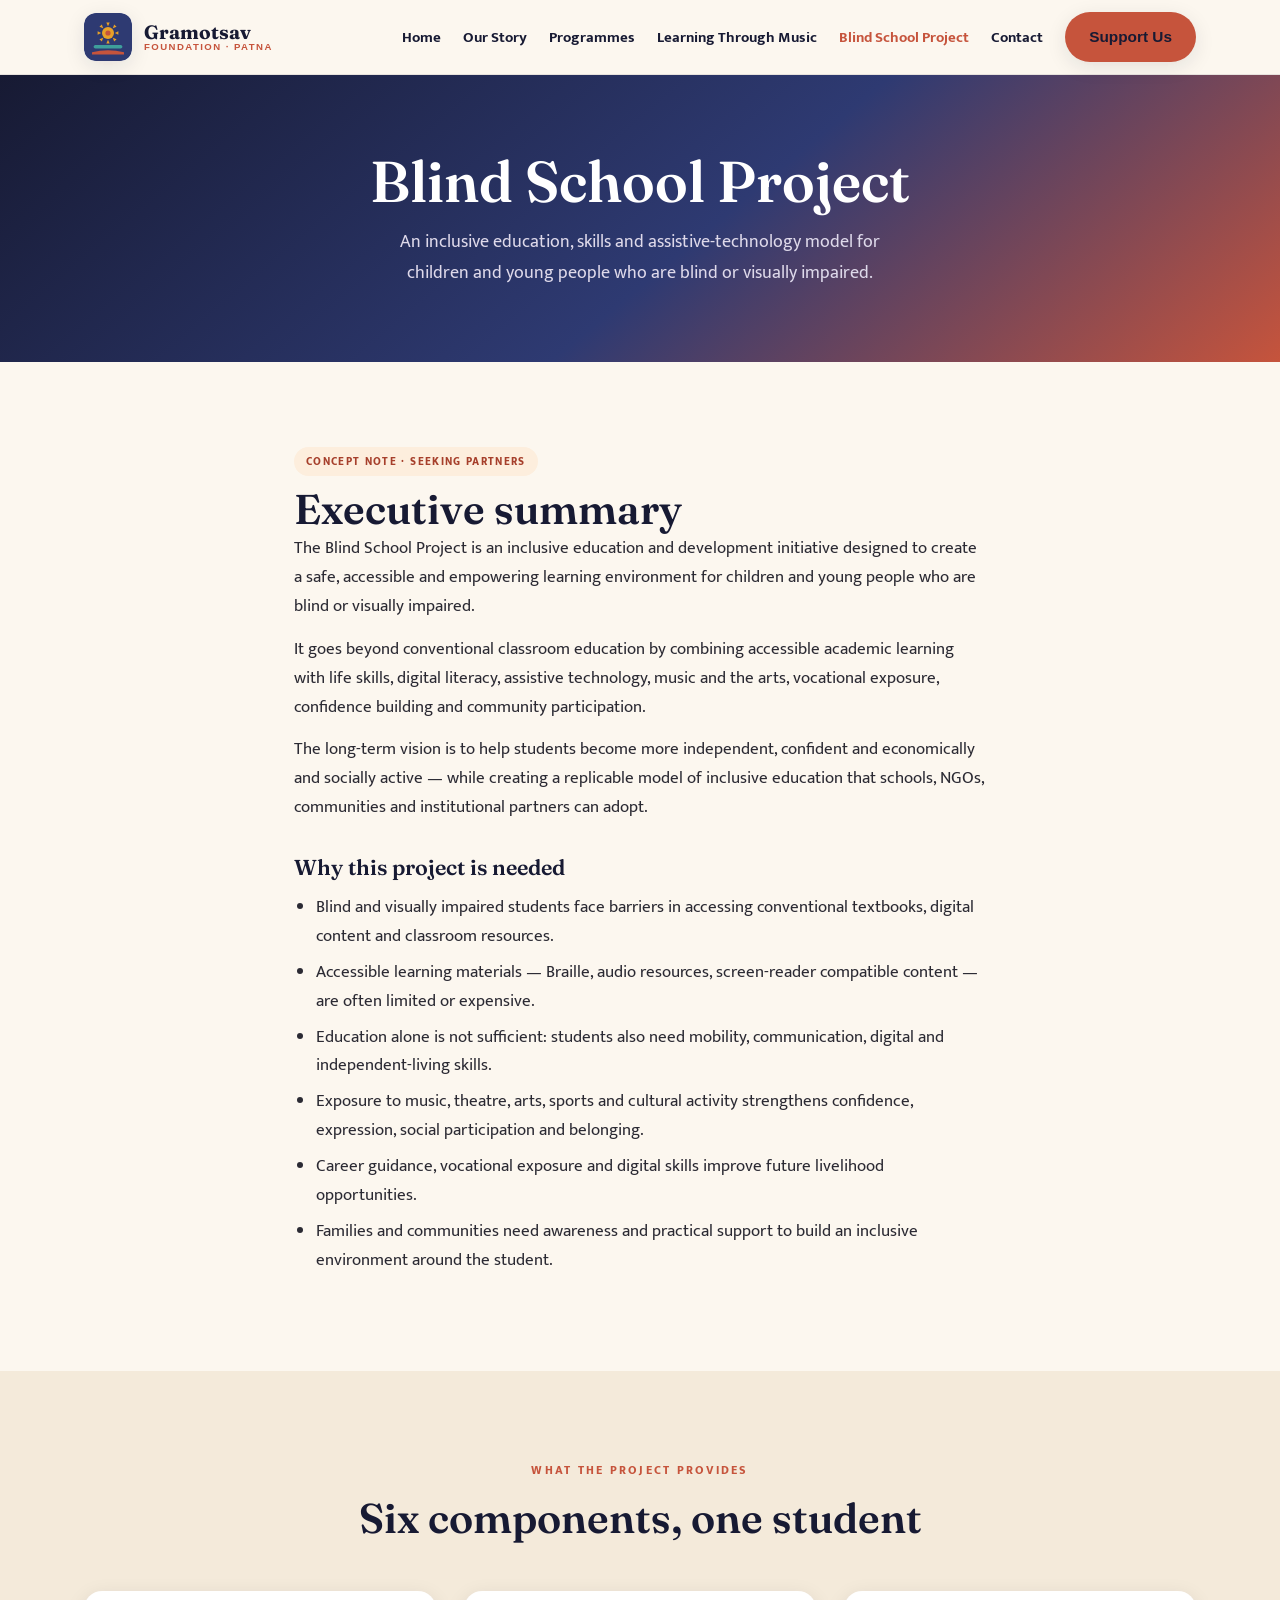
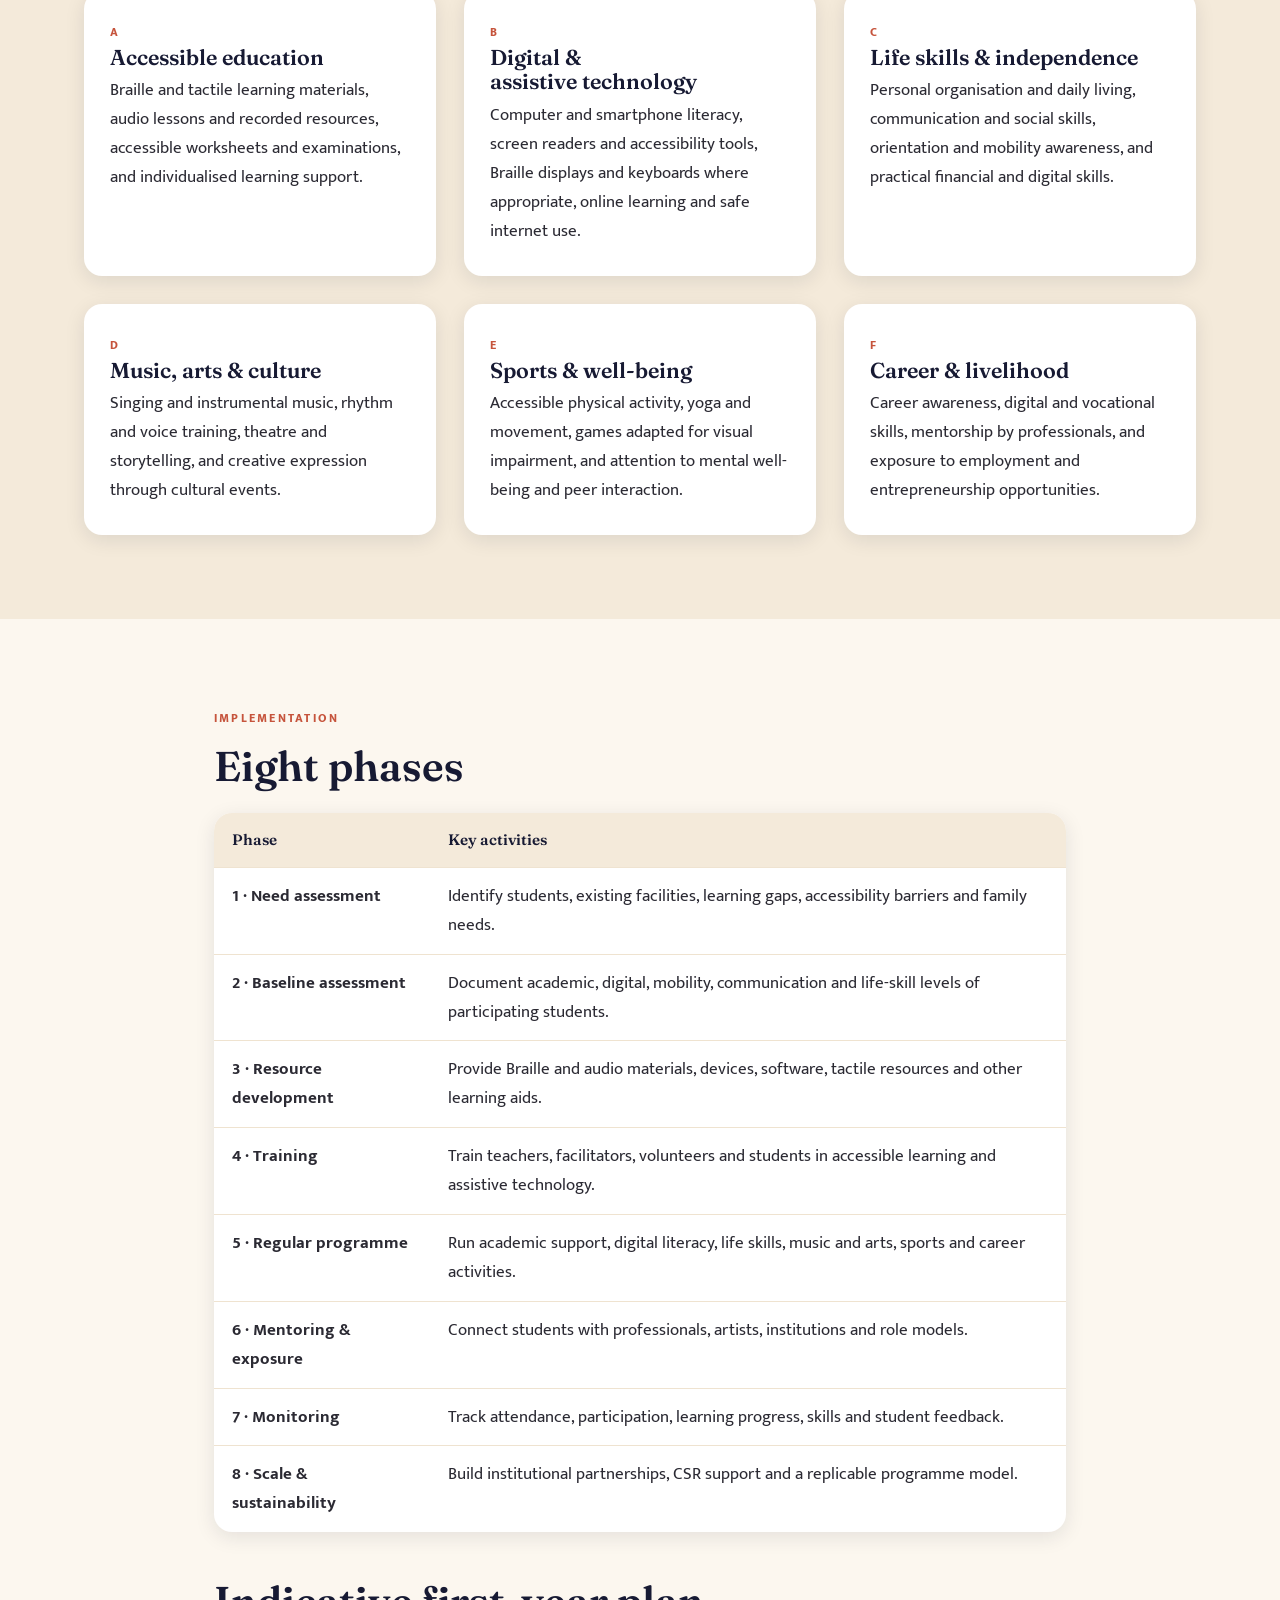
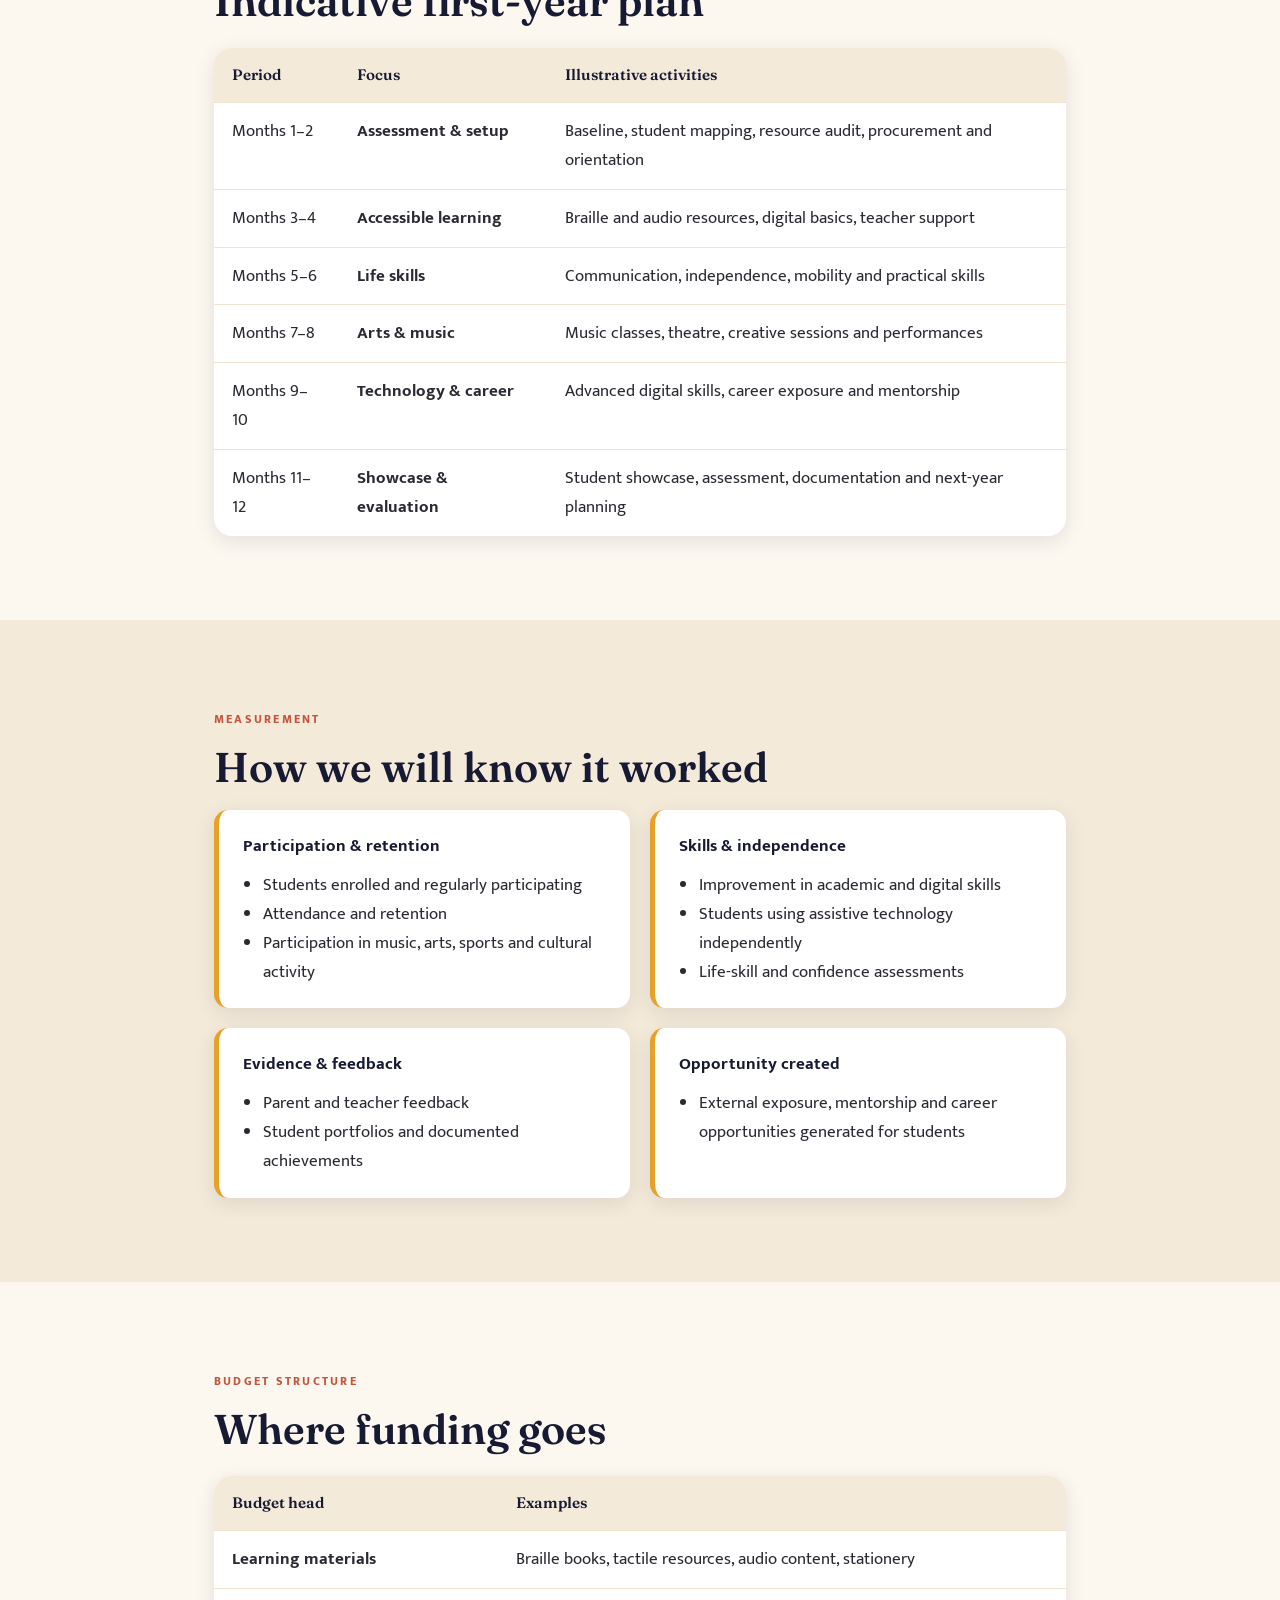
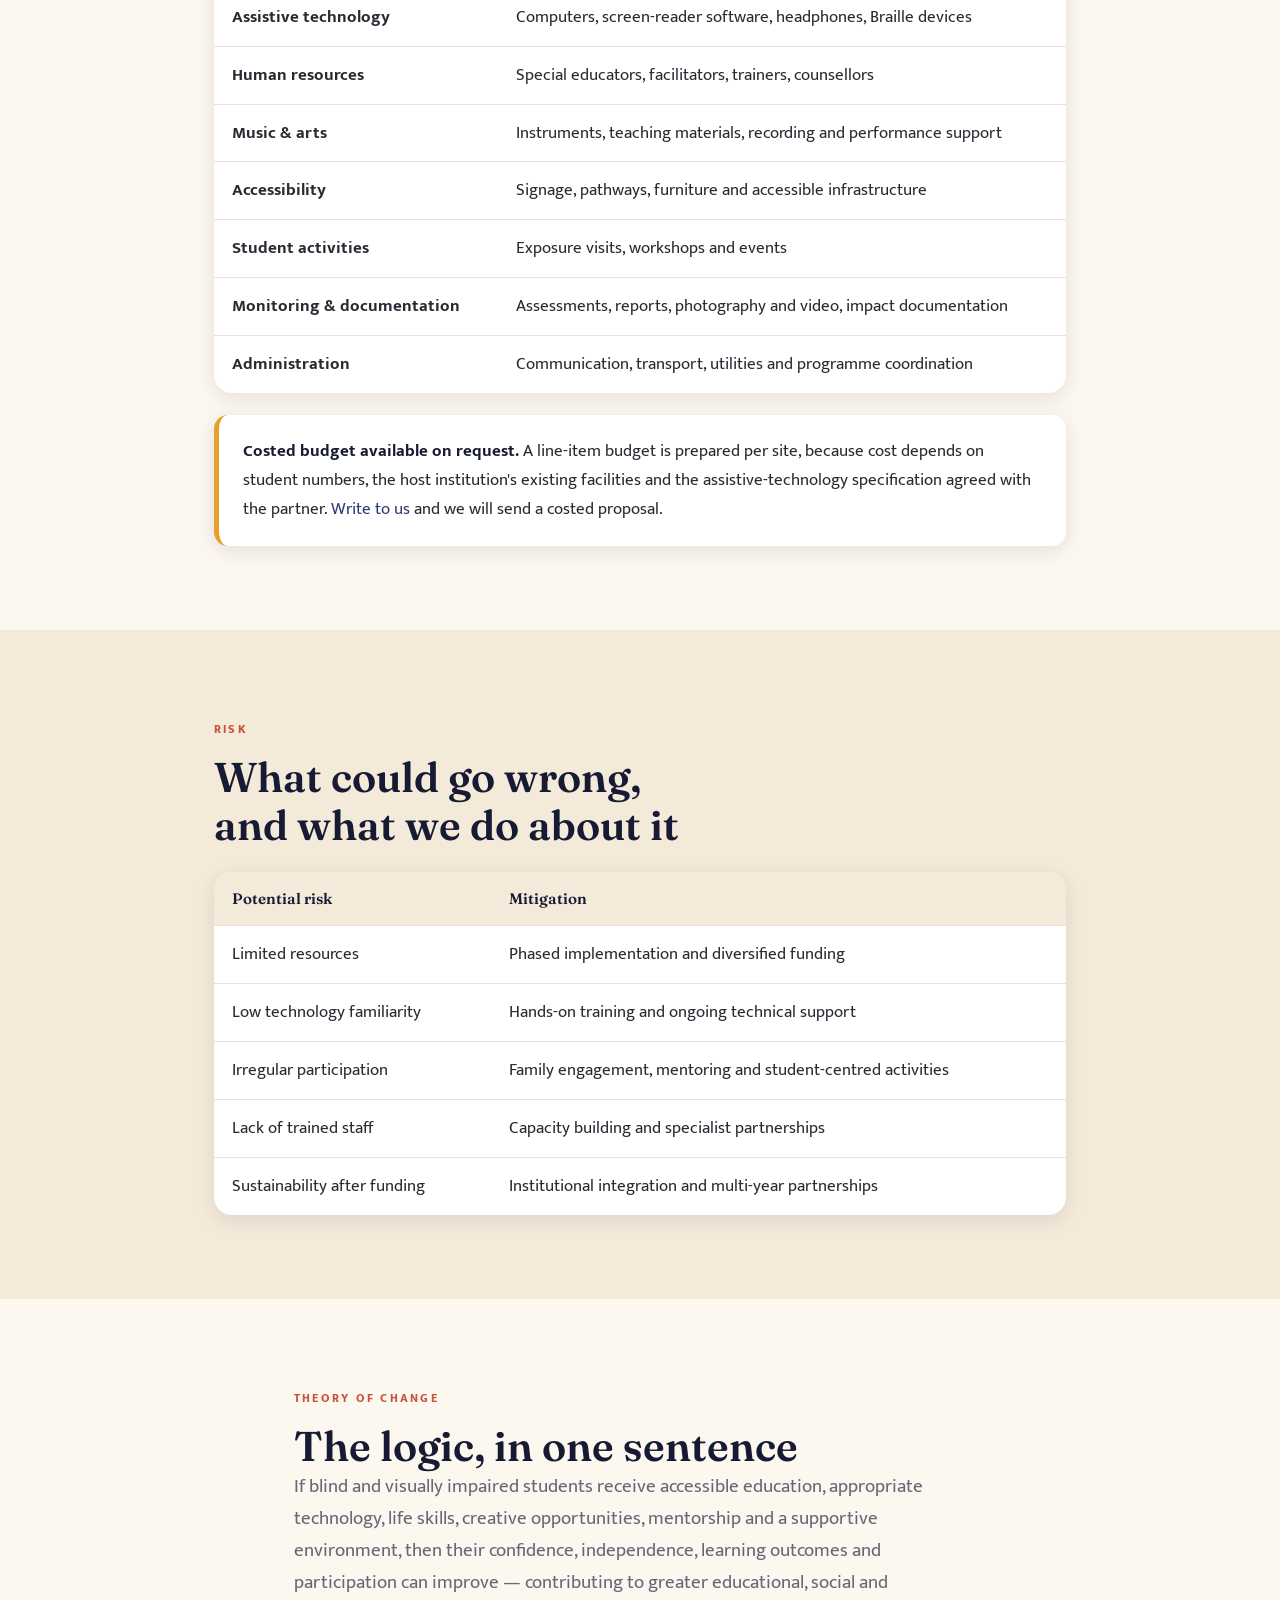
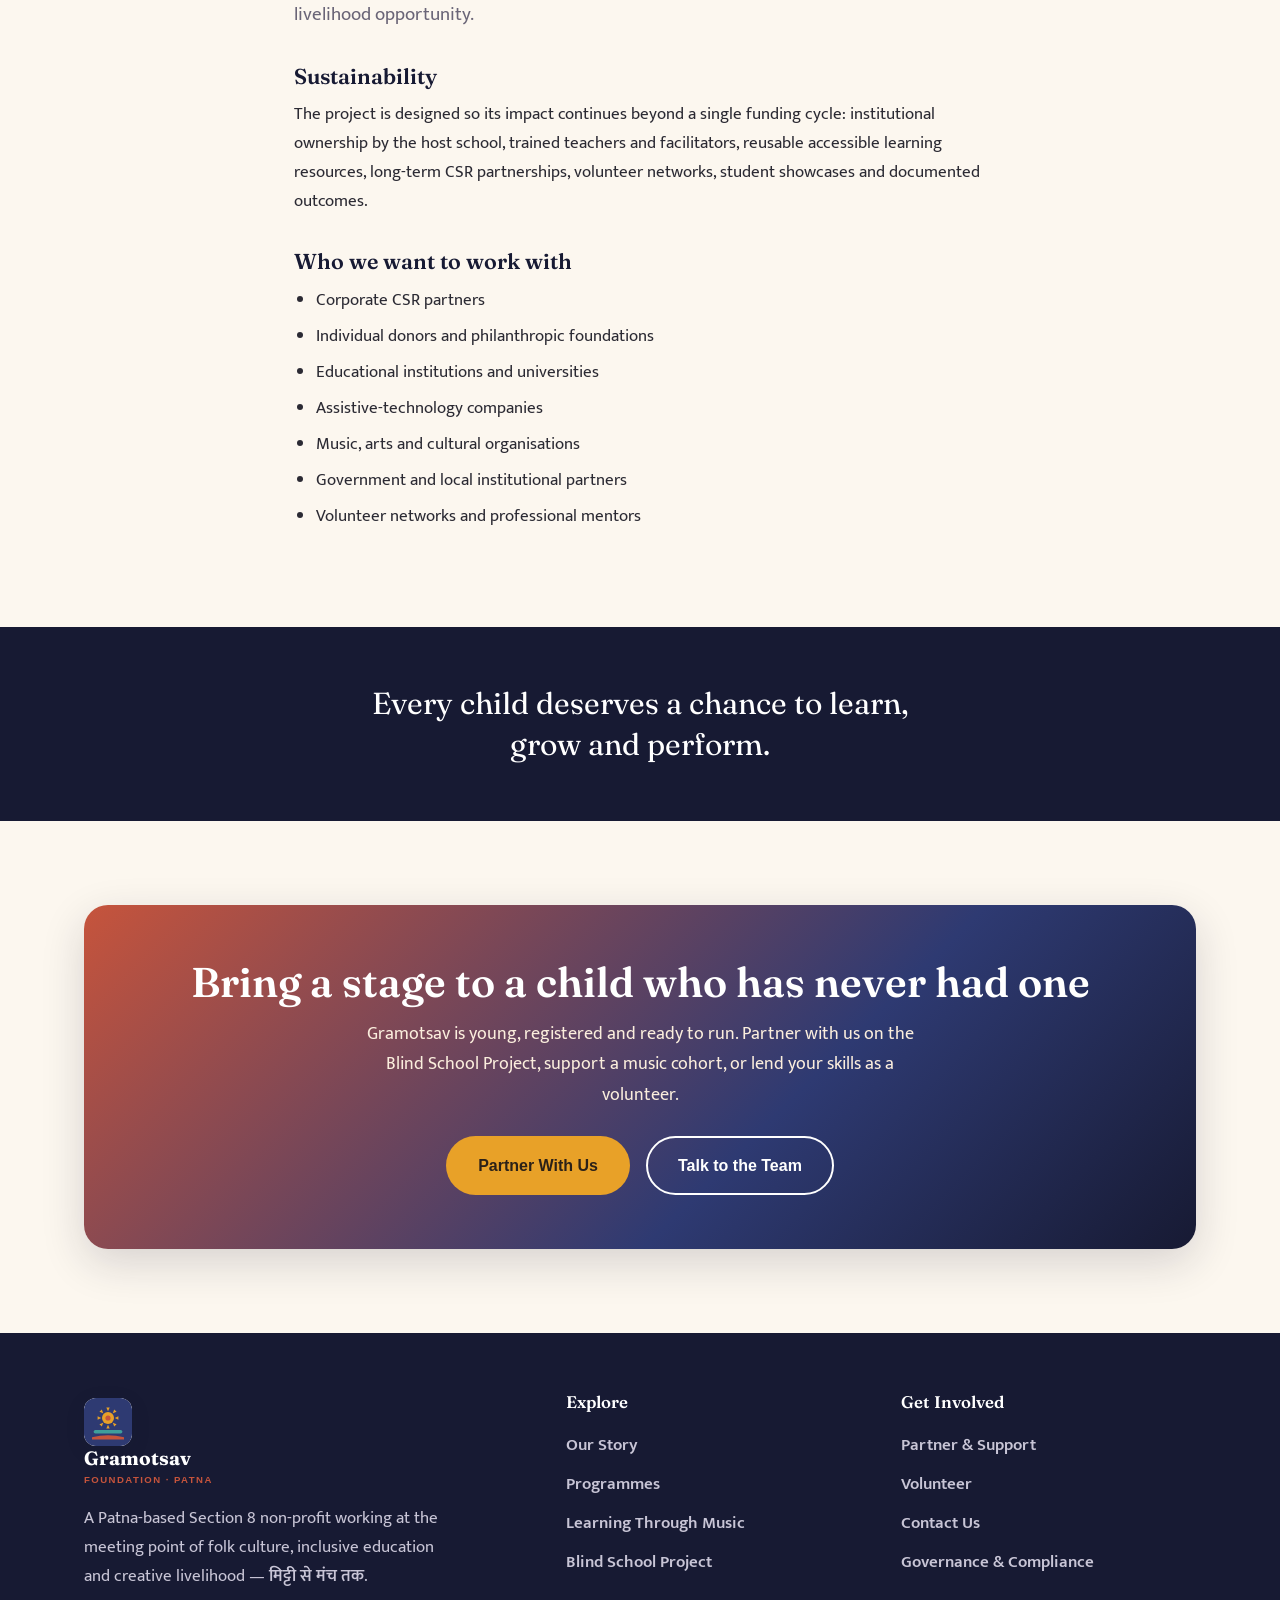
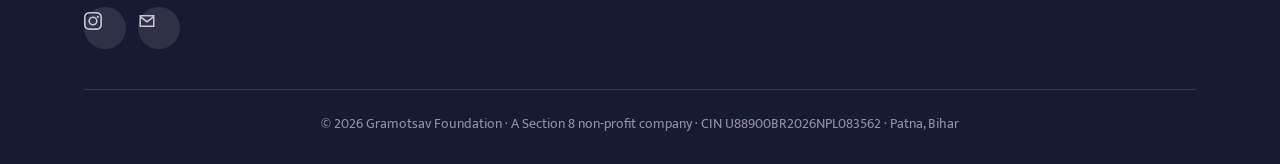
==== blind-school-project.html @ 34607c69 "Gramotsav Foundation site + launch communication materials Eight-page static site for GitHub Pages, " ====
<!DOCTYPE html>
<html lang="en">
<head>
<meta charset="UTF-8" />
<meta name="viewport" content="width=device-width, initial-scale=1.0" />
<title>Blind School Project — Concept Note | Gramotsav Foundation</title>
<meta name="description" content="Gramotsav Foundation's Blind School Project: an inclusive education model for blind and visually impaired students in Bihar — accessible learning, assistive technology, life skills, music, sports and livelihood. Seeking CSR and institutional partners." />
<meta property="og:title" content="Blind School Project — Concept Note | Gramotsav Foundation" />
<meta property="og:description" content="Gramotsav Foundation's Blind School Project: an inclusive education model for blind and visually impaired students in Bihar — accessible learning, assistive technology, life skills, music, sports and livelihood. Seeking CSR and institutional partners." />
<meta property="og:type" content="website" />
<meta property="og:image" content="logo.png" />
<link rel="icon" href="logo.svg" type="image/svg+xml" />
<link rel="apple-touch-icon" href="logo.png" />
<link rel="preconnect" href="https://fonts.googleapis.com">
<link rel="preconnect" href="https://fonts.gstatic.com" crossorigin>
<link href="https://fonts.googleapis.com/css2?family=Fraunces:opsz,wght@9..144,500;9..144,600;9..144,700&family=Mukta:wght@400;600;700;800&display=swap" rel="stylesheet">
<link rel="stylesheet" href="styles.css" />
</head>
<body>

<header class="site-header">
  <nav class="nav">
    <a class="brand" href="index.html">
      <img class="brand-logo" src="logo.svg" alt="Gramotsav Foundation logo" />
      <span class="brand-name">Gramotsav<span>Foundation · Patna</span></span>
    </a>
    <button class="nav-toggle" aria-label="Menu" aria-expanded="false">&#9776;</button>
    <ul class="nav-links">
      <li><a href="index.html">Home</a></li>
      <li><a href="our-story.html">Our Story</a></li>
      <li><a href="programmes.html">Programmes</a></li>
      <li><a href="learning-through-music.html">Learning Through Music</a></li>
      <li><a href="blind-school-project.html" class="active">Blind School Project</a></li>
      <li><a href="contact.html">Contact</a></li>
      <li><a href="support.html" class="btn btn--primary nav-cta">Support Us</a></li>
    </ul>
  </nav>
</header>

<section class="page-banner">
  <div class="container">
    <h1>Blind School Project</h1>
    <p>An inclusive education, skills and assistive-technology model for children and young people who are blind or visually impaired.</p>
  </div>
</section>

<section class="section">
  <div class="container prose">
    <span class="pill pill--open">Concept note &middot; seeking partners</span>
    <h2>Executive summary</h2>
    <p>The Blind School Project is an inclusive education and development initiative designed to create a safe, accessible and empowering learning environment for children and young people who are blind or visually impaired.</p>
    <p>It goes beyond conventional classroom education by combining accessible academic learning with life skills, digital literacy, assistive technology, music and the arts, vocational exposure, confidence building and community participation.</p>
    <p>The long-term vision is to help students become more independent, confident and economically and socially active &mdash; while creating a replicable model of inclusive education that schools, NGOs, communities and institutional partners can adopt.</p>

    <h3>Why this project is needed</h3>
    <ul>
      <li>Blind and visually impaired students face barriers in accessing conventional textbooks, digital content and classroom resources.</li>
      <li>Accessible learning materials &mdash; Braille, audio resources, screen-reader compatible content &mdash; are often limited or expensive.</li>
      <li>Education alone is not sufficient: students also need mobility, communication, digital and independent-living skills.</li>
      <li>Exposure to music, theatre, arts, sports and cultural activity strengthens confidence, expression, social participation and belonging.</li>
      <li>Career guidance, vocational exposure and digital skills improve future livelihood opportunities.</li>
      <li>Families and communities need awareness and practical support to build an inclusive environment around the student.</li>
    </ul>
  </div>
</section>

<section class="section section--soft">
  <div class="container section-head">
    <span class="eyebrow">What the Project Provides</span>
    <h2>Six components, one student</h2>
  </div>
  <div class="container">
    <div class="grid grid-3">
      <div class="card"><div class="card-body">
        <span class="card-tag">A</span><h3>Accessible education</h3>
        <p>Braille and tactile learning materials, audio lessons and recorded resources, accessible worksheets and examinations, and individualised learning support.</p>
      </div></div>
      <div class="card"><div class="card-body">
        <span class="card-tag">B</span><h3>Digital &amp; assistive technology</h3>
        <p>Computer and smartphone literacy, screen readers and accessibility tools, Braille displays and keyboards where appropriate, online learning and safe internet use.</p>
      </div></div>
      <div class="card"><div class="card-body">
        <span class="card-tag">C</span><h3>Life skills &amp; independence</h3>
        <p>Personal organisation and daily living, communication and social skills, orientation and mobility awareness, and practical financial and digital skills.</p>
      </div></div>
      <div class="card"><div class="card-body">
        <span class="card-tag">D</span><h3>Music, arts &amp; culture</h3>
        <p>Singing and instrumental music, rhythm and voice training, theatre and storytelling, and creative expression through cultural events.</p>
      </div></div>
      <div class="card"><div class="card-body">
        <span class="card-tag">E</span><h3>Sports &amp; well-being</h3>
        <p>Accessible physical activity, yoga and movement, games adapted for visual impairment, and attention to mental well-being and peer interaction.</p>
      </div></div>
      <div class="card"><div class="card-body">
        <span class="card-tag">F</span><h3>Career &amp; livelihood</h3>
        <p>Career awareness, digital and vocational skills, mentorship by professionals, and exposure to employment and entrepreneurship opportunities.</p>
      </div></div>
    </div>
  </div>
</section>

<section class="section">
  <div class="container" style="max-width:900px;">
    <span class="eyebrow">Implementation</span>
    <h2 style="margin-bottom:22px;">Eight phases</h2>
    <div class="table-wrap">
      <table class="tbl">
        <thead><tr><th>Phase</th><th>Key activities</th></tr></thead>
        <tbody>
          <tr><td><strong>1 &middot; Need assessment</strong></td><td>Identify students, existing facilities, learning gaps, accessibility barriers and family needs.</td></tr>
          <tr><td><strong>2 &middot; Baseline assessment</strong></td><td>Document academic, digital, mobility, communication and life-skill levels of participating students.</td></tr>
          <tr><td><strong>3 &middot; Resource development</strong></td><td>Provide Braille and audio materials, devices, software, tactile resources and other learning aids.</td></tr>
          <tr><td><strong>4 &middot; Training</strong></td><td>Train teachers, facilitators, volunteers and students in accessible learning and assistive technology.</td></tr>
          <tr><td><strong>5 &middot; Regular programme</strong></td><td>Run academic support, digital literacy, life skills, music and arts, sports and career activities.</td></tr>
          <tr><td><strong>6 &middot; Mentoring &amp; exposure</strong></td><td>Connect students with professionals, artists, institutions and role models.</td></tr>
          <tr><td><strong>7 &middot; Monitoring</strong></td><td>Track attendance, participation, learning progress, skills and student feedback.</td></tr>
          <tr><td><strong>8 &middot; Scale &amp; sustainability</strong></td><td>Build institutional partnerships, CSR support and a replicable programme model.</td></tr>
        </tbody>
      </table>
    </div>

    <h2 style="margin:46px 0 22px;">Indicative first-year plan</h2>
    <div class="table-wrap">
      <table class="tbl">
        <thead><tr><th>Period</th><th>Focus</th><th>Illustrative activities</th></tr></thead>
        <tbody>
          <tr><td>Months 1&ndash;2</td><td><strong>Assessment &amp; setup</strong></td><td>Baseline, student mapping, resource audit, procurement and orientation</td></tr>
          <tr><td>Months 3&ndash;4</td><td><strong>Accessible learning</strong></td><td>Braille and audio resources, digital basics, teacher support</td></tr>
          <tr><td>Months 5&ndash;6</td><td><strong>Life skills</strong></td><td>Communication, independence, mobility and practical skills</td></tr>
          <tr><td>Months 7&ndash;8</td><td><strong>Arts &amp; music</strong></td><td>Music classes, theatre, creative sessions and performances</td></tr>
          <tr><td>Months 9&ndash;10</td><td><strong>Technology &amp; career</strong></td><td>Advanced digital skills, career exposure and mentorship</td></tr>
          <tr><td>Months 11&ndash;12</td><td><strong>Showcase &amp; evaluation</strong></td><td>Student showcase, assessment, documentation and next-year planning</td></tr>
        </tbody>
      </table>
    </div>
  </div>
</section>

<section class="section section--soft">
  <div class="container" style="max-width:900px;">
    <span class="eyebrow">Measurement</span>
    <h2 style="margin-bottom:18px;">How we will know it worked</h2>
    <div class="grid grid-2" style="gap:20px;">
      <div class="note">
        <strong>Participation &amp; retention</strong>
        <ul style="margin:10px 0 0 20px;">
          <li>Students enrolled and regularly participating</li>
          <li>Attendance and retention</li>
          <li>Participation in music, arts, sports and cultural activity</li>
        </ul>
      </div>
      <div class="note">
        <strong>Skills &amp; independence</strong>
        <ul style="margin:10px 0 0 20px;">
          <li>Improvement in academic and digital skills</li>
          <li>Students using assistive technology independently</li>
          <li>Life-skill and confidence assessments</li>
        </ul>
      </div>
      <div class="note">
        <strong>Evidence &amp; feedback</strong>
        <ul style="margin:10px 0 0 20px;">
          <li>Parent and teacher feedback</li>
          <li>Student portfolios and documented achievements</li>
        </ul>
      </div>
      <div class="note">
        <strong>Opportunity created</strong>
        <ul style="margin:10px 0 0 20px;">
          <li>External exposure, mentorship and career opportunities generated for students</li>
        </ul>
      </div>
    </div>
  </div>
</section>

<section class="section">
  <div class="container" style="max-width:900px;">
    <span class="eyebrow">Budget Structure</span>
    <h2 style="margin-bottom:22px;">Where funding goes</h2>
    <div class="table-wrap">
      <table class="tbl">
        <thead><tr><th>Budget head</th><th>Examples</th></tr></thead>
        <tbody>
          <tr><td><strong>Learning materials</strong></td><td>Braille books, tactile resources, audio content, stationery</td></tr>
          <tr><td><strong>Assistive technology</strong></td><td>Computers, screen-reader software, headphones, Braille devices</td></tr>
          <tr><td><strong>Human resources</strong></td><td>Special educators, facilitators, trainers, counsellors</td></tr>
          <tr><td><strong>Music &amp; arts</strong></td><td>Instruments, teaching materials, recording and performance support</td></tr>
          <tr><td><strong>Accessibility</strong></td><td>Signage, pathways, furniture and accessible infrastructure</td></tr>
          <tr><td><strong>Student activities</strong></td><td>Exposure visits, workshops and events</td></tr>
          <tr><td><strong>Monitoring &amp; documentation</strong></td><td>Assessments, reports, photography and video, impact documentation</td></tr>
          <tr><td><strong>Administration</strong></td><td>Communication, transport, utilities and programme coordination</td></tr>
        </tbody>
      </table>
    </div>
    <div class="note" style="margin-top:22px;">
      <strong>Costed budget available on request.</strong> A line-item budget is prepared per site, because cost depends on student numbers, the host institution's existing facilities and the assistive-technology specification agreed with the partner. <a href="contact.html">Write to us</a> and we will send a costed proposal.
    </div>
  </div>
</section>

<section class="section section--soft">
  <div class="container" style="max-width:900px;">
    <span class="eyebrow">Risk</span>
    <h2 style="margin-bottom:22px;">What could go wrong, and what we do about it</h2>
    <div class="table-wrap">
      <table class="tbl">
        <thead><tr><th>Potential risk</th><th>Mitigation</th></tr></thead>
        <tbody>
          <tr><td>Limited resources</td><td>Phased implementation and diversified funding</td></tr>
          <tr><td>Low technology familiarity</td><td>Hands-on training and ongoing technical support</td></tr>
          <tr><td>Irregular participation</td><td>Family engagement, mentoring and student-centred activities</td></tr>
          <tr><td>Lack of trained staff</td><td>Capacity building and specialist partnerships</td></tr>
          <tr><td>Sustainability after funding</td><td>Institutional integration and multi-year partnerships</td></tr>
        </tbody>
      </table>
    </div>
  </div>
</section>

<section class="section">
  <div class="container prose">
    <span class="eyebrow">Theory of Change</span>
    <h2>The logic, in one sentence</h2>
    <p class="lead">If blind and visually impaired students receive accessible education, appropriate technology, life skills, creative opportunities, mentorship and a supportive environment, then their confidence, independence, learning outcomes and participation can improve &mdash; contributing to greater educational, social and livelihood opportunity.</p>

    <h3>Sustainability</h3>
    <p>The project is designed so its impact continues beyond a single funding cycle: institutional ownership by the host school, trained teachers and facilitators, reusable accessible learning resources, long-term CSR partnerships, volunteer networks, student showcases and documented outcomes.</p>

    <h3>Who we want to work with</h3>
    <ul>
      <li>Corporate CSR partners</li>
      <li>Individual donors and philanthropic foundations</li>
      <li>Educational institutions and universities</li>
      <li>Assistive-technology companies</li>
      <li>Music, arts and cultural organisations</li>
      <li>Government and local institutional partners</li>
      <li>Volunteer networks and professional mentors</li>
    </ul>
  </div>
</section>

<section class="section section--navy section--tight">
  <div class="container">
    <p class="pull" style="color:#fff;max-width:30ch;">Every child deserves a chance to learn, grow and perform.</p>
  </div>
</section>

<section class="section">
  <div class="container">
    <div class="cta-band">
      <h2>Bring a stage to a child who has never had one</h2>
      <p>Gramotsav is young, registered and ready to run. Partner with us on the Blind School Project, support a music cohort, or lend your skills as a volunteer.</p>
      <div class="btn-row center">
        <a href="support.html" class="btn btn--light">Partner With Us</a>
        <a href="contact.html" class="btn btn--ghost" style="border-color:#fff;color:#fff;">Talk to the Team</a>
      </div>
    </div>
  </div>
</section>

<footer class="site-footer">
  <div class="container">
    <div class="footer-grid">
      <div>
        <a class="brand" href="index.html" style="margin-bottom:14px;">
          <img class="brand-logo" src="logo.svg" alt="Gramotsav Foundation logo" />
          <span class="brand-name" style="color:#fff;">Gramotsav<span>Foundation · Patna</span></span>
        </a>
        <p style="max-width:36ch;">A Patna-based Section 8 non-profit working at the meeting point of folk culture, inclusive education and creative livelihood &mdash; <span class="devnagri">मिट्टी से मंच तक</span>.</p>
        <div class="socials">
          <a class="social-btn" href="https://www.instagram.com/gramotsavfoundation/" target="_blank" rel="noopener" aria-label="Instagram"><svg viewBox="0 0 24 24" aria-hidden="true"><path d="M12 2.16c3.2 0 3.58.01 4.85.07 1.17.05 1.8.25 2.23.41.56.22.96.48 1.38.9.42.42.68.82.9 1.38.16.42.36 1.06.41 2.23.06 1.27.07 1.65.07 4.85s-.01 3.58-.07 4.85c-.05 1.17-.25 1.8-.41 2.23-.22.56-.48.96-.9 1.38-.42.42-.82.68-1.38.9-.42.16-1.06.36-2.23.41-1.27.06-1.65.07-4.85.07s-3.58-.01-4.85-.07c-1.17-.05-1.8-.25-2.23-.41a3.7 3.7 0 0 1-1.38-.9 3.7 3.7 0 0 1-.9-1.38c-.16-.42-.36-1.06-.41-2.23C2.17 15.58 2.16 15.2 2.16 12s.01-3.58.07-4.85c.05-1.17.25-1.8.41-2.23.22-.56.48-.96.9-1.38.42-.42.82-.68 1.38-.9.42-.16 1.06-.36 2.23-.41C8.42 2.17 8.8 2.16 12 2.16ZM12 0C8.74 0 8.33.01 7.05.07 5.78.13 4.9.33 4.14.63c-.79.3-1.46.72-2.13 1.38C1.35 2.68.93 3.35.63 4.14.33 4.9.13 5.78.07 7.05.01 8.33 0 8.74 0 12s.01 3.67.07 4.95c.06 1.27.26 2.15.56 2.91.3.79.72 1.46 1.38 2.13.67.66 1.34 1.08 2.13 1.38.76.3 1.64.5 2.91.56C8.33 23.99 8.74 24 12 24s3.67-.01 4.95-.07c1.27-.06 2.15-.26 2.91-.56a5.9 5.9 0 0 0 2.13-1.38 5.9 5.9 0 0 0 1.38-2.13c.3-.76.5-1.64.56-2.91.06-1.28.07-1.69.07-4.95s-.01-3.67-.07-4.95c-.06-1.27-.26-2.15-.56-2.91a5.9 5.9 0 0 0-1.38-2.13A5.9 5.9 0 0 0 19.86.63c-.76-.3-1.64-.5-2.91-.56C15.67.01 15.26 0 12 0Zm0 5.84a6.16 6.16 0 1 0 0 12.32 6.16 6.16 0 0 0 0-12.32ZM12 16a4 4 0 1 1 0-8 4 4 0 0 1 0 8Zm6.41-10.85a1.44 1.44 0 1 0 0 2.88 1.44 1.44 0 0 0 0-2.88Z"/></svg></a>
          <a class="social-btn" href="mailto:gramotsavfoundation@gmail.com" aria-label="Email"><svg viewBox="0 0 24 24" aria-hidden="true"><path d="M2 4h20v16H2V4Zm2.4 2L12 11.6 19.6 6H4.4ZM20 8.3l-8 5.9-8-5.9V18h16V8.3Z"/></svg></a>
        </div>
      </div>
      <div>
        <h4>Explore</h4>
        <a href="our-story.html">Our Story</a>
        <a href="programmes.html">Programmes</a>
        <a href="learning-through-music.html">Learning Through Music</a>
        <a href="blind-school-project.html">Blind School Project</a>
      </div>
      <div>
        <h4>Get Involved</h4>
        <a href="support.html">Partner &amp; Support</a>
        <a href="support.html#volunteer">Volunteer</a>
        <a href="contact.html">Contact Us</a>
        <a href="transparency.html">Governance &amp; Compliance</a>
      </div>
    </div>
    <div class="footer-bottom">
      &copy; 2026 Gramotsav Foundation &middot; A Section 8 non-profit company &middot; CIN U88900BR2026NPL083562 &middot; Patna, Bihar
    </div>
  </div>
</footer>

<script src="main.js"></script>
</body>
</html>
---- styles.css ----
/* ==========================================================================
   GRAMOTSAV FOUNDATION — shared stylesheet
   Palette: indigo night, marigold, terracotta and river-teal on warm cream.
   Drawn from Indian folk-festival colour — the mitti (earth) and the manch (stage).
   ========================================================================== */

:root {
  --indigo: #2E3A72;
  --indigo-dark: #1F2750;
  --night: #171A33;
  --marigold: #E8A128;
  --marigold-dark: #C9860F;
  --terracotta: #C6543C;
  --terracotta-dark: #A63F2B;
  --teal: #3E9E9B;
  --teal-deep: #2C7B79;
  --bg: #FCF7EF;
  --bg-deep: #F4EADA;
  --ink: #2B2A33;
  --muted: #6A6577;
  --white: #ffffff;
  --shadow: 0 14px 44px rgba(23, 26, 51, 0.16);
  --shadow-sm: 0 5px 20px rgba(23, 26, 51, 0.10);
  --radius: 18px;
  --maxw: 1160px;

  /* aliases so inherited rules keep working */
  --blue: var(--indigo);
  --blue-dark: var(--indigo-dark);
  --navy: var(--night);
  --magenta: var(--terracotta);
  --magenta-dark: var(--terracotta-dark);
  --purple: var(--indigo);
}

* { margin: 0; padding: 0; box-sizing: border-box; }
html { scroll-behavior: smooth; }

body {
  font-family: 'Mukta', 'Nunito Sans', system-ui, -apple-system, sans-serif;
  color: var(--ink);
  background: var(--bg);
  line-height: 1.7;
  font-size: 17px;
  -webkit-font-smoothing: antialiased;
}

h1, h2, h3, h4 {
  font-family: 'Fraunces', Georgia, serif;
  text-wrap: balance;
  color: var(--navy);
  line-height: 1.15;
  font-weight: 600;
}
h1 { font-size: clamp(2.2rem, 5vw, 3.6rem); }
h2 { font-size: clamp(1.8rem, 3.5vw, 2.6rem); }
h3 { font-size: 1.35rem; }

a { color: var(--blue); text-decoration: none; transition: color .2s; }
a:hover { color: var(--blue-dark); }
img { max-width: 100%; display: block; }

.container { max-width: var(--maxw); margin: 0 auto; padding: 0 24px; }
.section { padding: 84px 0; }
.section--tight { padding: 56px 0; }
.section--soft { background: var(--bg-deep); }
.section--navy { background: var(--night); color: #d8d6e4; }
.section--navy h2, .section--navy h3 { color: #fff; }

.eyebrow {
  display: inline-block; text-transform: uppercase; letter-spacing: 0.18em;
  font-size: 0.78rem; font-weight: 800; color: var(--magenta); margin-bottom: 14px;
}
.section--navy .eyebrow { color: var(--marigold); }

.lead { font-size: 1.18rem; color: var(--muted); max-width: 60ch; }
.section--navy .lead { color: #c2bfd2; }

.center { text-align: center; }
.mx-auto { margin-left: auto; margin-right: auto; }
.mt-40 { margin-top: 40px; }
.mb-16 { margin-bottom: 16px; }
.section-head { text-align: center; max-width: 64ch; margin: 0 auto 48px; }

/* ---------- Buttons ---------- */
.btn {
  display: inline-block; padding: 14px 30px; border-radius: 999px;
  font-weight: 800; font-family: 'Nunito Sans', sans-serif; font-size: 1rem;
  cursor: pointer; border: 2px solid transparent;
  transition: transform .15s, box-shadow .2s, background .2s;
}
.btn:hover { transform: translateY(-2px); }
.btn--primary { background: var(--magenta); color: #fff; box-shadow: var(--shadow-sm); }
.btn--primary:hover { background: var(--magenta-dark); color: #fff; }
.btn--green { background: var(--blue); color: #fff; box-shadow: var(--shadow-sm); }  /* adopt / secondary */
.btn--green:hover { background: var(--blue-dark); color: #fff; }
.btn--ghost { background: transparent; border-color: var(--blue); color: var(--blue); }
.btn--ghost:hover { background: var(--blue); color: #fff; }
.btn--light { background: var(--marigold); color: #2B2118; }
.btn--light:hover { background: var(--marigold-dark); color: #2B2118; }
.btn-row { display: flex; gap: 16px; flex-wrap: wrap; }
.btn-row.center { justify-content: center; }

/* ---------- Header / Nav ---------- */
.site-header {
  position: sticky; top: 0; z-index: 50;
  background: rgba(252, 247, 239, 0.93); backdrop-filter: blur(10px);
  border-bottom: 1px solid rgba(23,26,51,0.09);
}
.nav { display: flex; align-items: center; justify-content: space-between;
  padding: 12px 24px; max-width: var(--maxw); margin: 0 auto; }
.brand { display: flex; align-items: center; gap: 12px; }
.brand-logo { width: 48px; height: 48px; border-radius: 12px; box-shadow: var(--shadow-sm); background:#fff; }
.brand-name { font-family: 'Fraunces', serif; font-weight: 700; font-size: 1.2rem; color: var(--navy); line-height: 1.05; }
.brand-name span { display: block; font-family: 'Nunito Sans', sans-serif; font-weight: 700; font-size: 0.6rem; letter-spacing: 0.15em; text-transform: uppercase; color: var(--magenta); }

.nav-links { display: flex; align-items: center; gap: 22px; list-style: none; }
.nav-links a { color: var(--navy); font-weight: 700; font-size: 0.96rem; }
.nav-links a:hover, .nav-links a.active { color: var(--magenta); }
.nav-cta { padding: 10px 22px !important; font-size: 0.9rem; }
.nav-toggle { display: none; background: none; border: 0; font-size: 1.7rem; color: var(--navy); cursor: pointer; }

/* ---------- Hero ---------- */
.hero {
  position: relative; color: #fff; text-align: center;
  padding: 118px 24px 128px; overflow: hidden;
  background:
    linear-gradient(150deg, rgba(23,26,51,0.90), rgba(46,58,114,0.78) 52%, rgba(198,84,60,0.62)),
    url('img/community-event.jpg') center/cover no-repeat;
}
.hero h1 { color: #fff; max-width: 20ch; margin: 0 auto 20px; text-wrap: balance; }
.hero p { font-size: 1.25rem; max-width: 58ch; margin: 0 auto 34px; color: #f2e9dc; }
.hero .btn-row { justify-content: center; }
.hero-stats { display: flex; gap: 44px; justify-content: center; flex-wrap: wrap; margin-top: 54px; }
.hero-stat b { display: block; font-family: 'Fraunces', serif; font-size: 2.4rem; color: var(--marigold); }
.hero-stat span { font-size: 0.95rem; letter-spacing: 0.04em; color: #eadff0; }

/* ---------- Page banner ---------- */
.page-banner { background: linear-gradient(140deg, var(--night), var(--indigo) 55%, var(--terracotta)); color: #fff; text-align: center; padding: 74px 24px; }
.page-banner h1 { color: #fff; margin-bottom: 12px; }
.page-banner p { color: #ded9ea; max-width: 54ch; margin: 0 auto; font-size: 1.12rem; }

/* ---------- Grid & Cards ---------- */
.grid { display: grid; gap: 28px; }
.grid-2 { grid-template-columns: repeat(2, 1fr); }
.grid-3 { grid-template-columns: repeat(3, 1fr); }
.grid-4 { grid-template-columns: repeat(4, 1fr); }

.card { background: #fff; border-radius: var(--radius); overflow: hidden;
  box-shadow: var(--shadow-sm); transition: transform .2s, box-shadow .2s;
  display: flex; flex-direction: column; }
.card:hover { transform: translateY(-4px); box-shadow: var(--shadow); }
.card-media { height: 220px; display: grid; place-items: center; font-size: 4rem; color: #fff; overflow: hidden; }
.card-media img { width: 100%; height: 100%; object-fit: cover; }
.card-body { padding: 26px 26px 30px; }
.card-body h3 { margin-bottom: 6px; }
.card-tag { font-size: 0.72rem; font-weight: 800; text-transform: uppercase; letter-spacing: 0.12em; color: var(--magenta); }

/* gradient placeholders (fallback / icon tiles) */
.ph-1 { background: linear-gradient(135deg,var(--indigo),var(--teal)); }
.ph-2 { background: linear-gradient(135deg,var(--night),var(--indigo)); }
.ph-3 { background: linear-gradient(135deg,var(--teal-deep),var(--indigo)); }
.ph-4 { background: linear-gradient(135deg,var(--terracotta),var(--marigold)); }
.ph-5 { background: linear-gradient(135deg,var(--indigo),var(--night)); }
.ph-6 { background: linear-gradient(135deg,var(--marigold),var(--terracotta-dark)); }

/* ---------- Story blocks ---------- */
.story { display: grid; grid-template-columns: 1fr 1.2fr; gap: 44px; align-items: center; margin-bottom: 72px; }
.story:last-child { margin-bottom: 0; }
.story:nth-child(even) .story-media { order: 2; }
.story-media { border-radius: var(--radius); min-height: 340px; overflow: hidden;
  display: grid; place-items: center; color: #fff; font-size: 5rem; box-shadow: var(--shadow); }
.story-media img { width: 100%; height: 100%; min-height: 340px; object-fit: cover; }
.story h3 { font-size: 1.9rem; margin-bottom: 8px; }
.story .kicker { color: var(--magenta); font-weight: 800; text-transform: uppercase; letter-spacing: 0.1em; font-size: 0.78rem; }

/* ---------- Quote / testimonial ---------- */
.quote { background: #fff; border-left: 5px solid var(--magenta); border-radius: 14px; padding: 30px 32px; box-shadow: var(--shadow-sm); }
.quote p { font-style: italic; color: var(--muted); margin-bottom: 14px; }
.quote .who { font-weight: 800; color: var(--navy); font-style: normal; }
.quote .who span { display: block; font-weight: 600; font-size: 0.85rem; color: var(--magenta); }

/* ---------- Stat strip ---------- */
.stat-strip { display: grid; grid-template-columns: repeat(4,1fr); gap: 24px; text-align: center; }
.stat-strip .num { font-family: 'Fraunces', serif; font-size: 2.6rem; color: var(--blue); }
.section--navy .stat-strip .num { color: var(--marigold); }
.stat-strip .lbl { font-weight: 700; font-size: 0.95rem; }

/* ---------- Social strip ---------- */
.social-strip { display: grid; grid-template-columns: repeat(3,1fr); gap: 22px; text-align: center; }
.social-stat { background:#fff; border-radius: var(--radius); padding: 26px 18px; box-shadow: var(--shadow-sm); }
.social-stat .big { font-family:'Fraunces',serif; font-size: 2.2rem; color: var(--magenta); }
.social-stat .plat { font-weight: 800; color: var(--navy); }
.social-stat a { font-weight: 700; }

/* ---------- Videos ---------- */
.video-embed { position: relative; padding-bottom: 56.25%; height: 0; overflow: hidden;
  border-radius: var(--radius); box-shadow: var(--shadow-sm); background:#000; }
.video-embed iframe { position: absolute; inset: 0; width: 100%; height: 100%; border: 0; }
.video-feature .video-embed { box-shadow: var(--shadow); }
.video-title { font-weight: 800; color: var(--navy); margin-top: 12px; font-size: 1rem; }
.video-grid { display: grid; grid-template-columns: repeat(3,1fr); gap: 26px; }

/* ---------- Gallery ---------- */
.gallery { display: grid; grid-template-columns: repeat(4,1fr); gap: 16px; }
.gallery a { border-radius: 14px; overflow: hidden; box-shadow: var(--shadow-sm); aspect-ratio: 1/1; }
.gallery img { width: 100%; height: 100%; object-fit: cover; transition: transform .3s; }
.gallery a:hover img { transform: scale(1.06); }

/* ---------- Steps ---------- */
.steps { counter-reset: step; display: grid; gap: 22px; }
.step { display: flex; gap: 20px; align-items: flex-start; }
.step-num { flex: none; width: 46px; height: 46px; border-radius: 50%; background: var(--blue); color: #fff;
  font-weight: 800; display: grid; place-items: center; font-size: 1.2rem; }

/* ---------- CTA band ---------- */
.cta-band { background: linear-gradient(135deg, var(--terracotta), var(--indigo) 62%, var(--night));
  color: #fff; text-align: center; border-radius: 24px; padding: 54px 30px; box-shadow: var(--shadow); }
.cta-band h2 { color: #fff; margin-bottom: 12px; }
.cta-band p { max-width: 56ch; margin: 0 auto 26px; color: #fbeedd; font-size: 1.12rem; }

/* ---------- Donate tiers ---------- */
.tier { background:#fff; border-radius: var(--radius); padding: 30px 26px; text-align:center;
  box-shadow: var(--shadow-sm); border: 2px solid transparent; transition: .2s; display:flex; flex-direction:column; }
.tier:hover { border-color: var(--magenta); transform: translateY(-4px); }
.tier.featured { border-color: var(--terracotta); background: linear-gradient(180deg,#fff,#fdf1e6); }
.tier .amt { font-family:'Fraunces',serif; font-size: 2.2rem; color: var(--magenta); }
.tier .per { font-size: 0.85rem; color: var(--muted); }
.tier ul { list-style: none; text-align:left; margin: 18px 0 24px; }
.tier li { padding: 7px 0 7px 26px; position: relative; }
.tier li::before { content:"◆"; color: var(--marigold); position:absolute; left:0; }
.tier .btn { margin-top: auto; }

/* ---------- Forms ---------- */
.form-card { background:#fff; border-radius: var(--radius); padding: 34px; box-shadow: var(--shadow-sm); }
.field { margin-bottom: 18px; }
.field label { display:block; font-weight:700; margin-bottom:6px; color: var(--navy); font-size: 0.95rem; }
.field input, .field textarea, .field select { width:100%; padding: 12px 14px; border:1.5px solid #e0d3bd;
  border-radius: 12px; font-family: inherit; font-size: 1rem; background: var(--bg); color: var(--ink); }
.field input:focus, .field textarea:focus { outline:none; border-color: var(--magenta); }

/* ---------- Info list ---------- */
.info-list { list-style:none; display:grid; gap: 18px; }
.info-list li { display:flex; gap: 14px; align-items:flex-start; }
.info-ic { font-size:1.5rem; flex:none; }

/* ---------- Footer ---------- */
.site-footer { background: var(--night); color: #c8c5d6; padding: 60px 0 28px; }
.footer-grid { display:grid; grid-template-columns: 1.5fr 1fr 1fr; gap: 40px; }
.footer-grid h4 { color: #fff; margin-bottom: 14px; font-size: 1.05rem; }
.footer-grid a { color: #c8c5d6; display:block; padding: 5px 0; font-weight: 600; }
.footer-grid a:hover { color: var(--marigold); }
.socials { display:flex; gap: 12px; margin-top: 16px; }
.social-btn { width: 42px; height: 42px; border-radius: 50%; background: rgba(255,255,255,0.1);
  display:grid; place-items:center; font-weight:800; color:#fff; font-size:0.8rem; }
.social-btn:hover { background: var(--magenta); color:#fff; }
.footer-bottom { border-top:1px solid rgba(255,255,255,0.12); margin-top: 40px; padding-top: 22px; text-align:center; font-size: 0.88rem; color:#948fa8; }

/* ---------- Responsive ---------- */
@media (max-width: 980px) {
  .video-grid { grid-template-columns: repeat(2,1fr); }
  .gallery { grid-template-columns: repeat(3,1fr); }
}

@media (max-width: 880px) {
  .grid-2, .grid-3, .grid-4 { grid-template-columns: 1fr; }
  .story { grid-template-columns: 1fr; gap: 24px; }
  .story:nth-child(even) .story-media { order: 0; }
  .stat-strip { grid-template-columns: repeat(2,1fr); }
  .social-strip { grid-template-columns: 1fr; }
  .video-grid { grid-template-columns: 1fr; }
  .gallery { grid-template-columns: repeat(2,1fr); }
  .footer-grid { grid-template-columns: 1fr; gap: 28px; }
  .nav-toggle { display: block; }
  .nav-links { display: none; position: absolute; top: 100%; left: 0; right: 0;
    flex-direction: column; align-items: stretch; background: var(--bg);
    padding: 12px 20px 18px; box-shadow: var(--shadow); gap: 4px; }
  .nav-links.open { display: flex; }
  .nav-links li { width: 100%; }
  .nav-links a { display: block; padding: 12px 6px; border-radius: 10px; }
  .nav-links a:hover, .nav-links a.active { background: rgba(198,84,60,0.09); }
  .nav-links .nav-cta { text-align: center; margin-top: 6px; }
}

/* Phones */
@media (max-width: 600px) {
  body { font-size: 16px; }
  .container { padding: 0 18px; }
  .section { padding: 52px 0; }
  .section--tight { padding: 40px 0; }
  .section-head { margin-bottom: 34px; }

  .hero { padding: 74px 20px 76px; }
  .hero p { font-size: 1.05rem; margin-bottom: 28px; }
  .hero-stats { gap: 14px; margin-top: 40px; justify-content: space-between; }
  .hero-stat b { font-size: 1.8rem; }
  .hero-stat span { font-size: 0.82rem; }

  .page-banner { padding: 54px 20px; }
  .page-banner p { font-size: 1rem; }
  .lead { font-size: 1.06rem; }

  /* Full-width, easy-tap CTAs */
  .btn-row { flex-direction: column; align-items: stretch; }
  .btn-row .btn { width: 100%; text-align: center; }
  .btn { padding: 14px 22px; }

  .cta-band { padding: 38px 20px; border-radius: 18px; }
  .cta-band p { font-size: 1rem; }

  .card-body { padding: 22px 20px 24px; }
  .quote { padding: 24px 22px; }
  .form-card { padding: 24px 20px; }
  h3 { font-size: 1.25rem; }

  /* keep anchors clear of the sticky header */
  [id] { scroll-margin-top: 84px; }
}

@media (max-width: 380px) {
  .hero-stat b { font-size: 1.55rem; }
  .hero-stats { gap: 8px; }
}

.social-btn svg { width: 18px; height: 18px; fill: currentColor; display: block; }


/* ---------- Gramotsav additions ---------- */
.devnagri { font-family: 'Mukta', sans-serif; font-weight: 600; }
.hero .tagline-hi { font-family:'Mukta',sans-serif; font-size: 1.15rem; letter-spacing:.02em;
  color: var(--marigold); font-weight: 600; margin-bottom: 14px; display:block; }

/* Journey arrow strip: LISTEN -> LEARN -> ... */
.journey { display:flex; flex-wrap:wrap; gap:10px; justify-content:center; align-items:center; }
.journey span { background:#fff; border:1.5px solid #e6d8c2; border-radius:999px;
  padding:9px 18px; font-weight:800; font-size:.82rem; letter-spacing:.1em;
  text-transform:uppercase; color:var(--indigo); box-shadow: var(--shadow-sm); }
.journey i { color: var(--marigold); font-style:normal; font-weight:800; }
.section--navy .journey span { background: rgba(255,255,255,.07); border-color: rgba(255,255,255,.16); color:#fff; box-shadow:none; }

/* Two-column prose + table styling for project pages */
.prose { max-width: 74ch; margin: 0 auto; }
.prose h3 { margin: 34px 0 10px; }
.prose ul { margin: 12px 0 12px 22px; }
.prose li { margin-bottom: 7px; }
.prose p + p { margin-top: 14px; }

.table-wrap { overflow-x:auto; border-radius: var(--radius); box-shadow: var(--shadow-sm); background:#fff; }
table.tbl { width:100%; border-collapse: collapse; min-width: 520px; }
table.tbl th, table.tbl td { padding: 14px 18px; text-align:left; border-bottom:1px solid #efe3d0; vertical-align: top; }
table.tbl th { background: var(--bg-deep); font-family:'Fraunces',serif; color: var(--night); font-weight:600; font-size:.95rem; }
table.tbl tr:last-child td { border-bottom:0; }

/* Fact / compliance list */
.facts { display:grid; grid-template-columns: repeat(2,1fr); gap:2px; background:#eadfcb;
  border-radius: var(--radius); overflow:hidden; box-shadow: var(--shadow-sm); }
.facts div { background:#fff; padding:18px 20px; }
.facts dt { font-size:.72rem; text-transform:uppercase; letter-spacing:.14em; font-weight:800; color: var(--terracotta); margin-bottom:4px; }
.facts dd { font-weight:700; color: var(--night); word-break: break-word; }
@media (max-width:600px){ .facts { grid-template-columns:1fr; } }

/* Pull quote */
.pull { font-family:'Fraunces',serif; font-size: clamp(1.3rem,2.6vw,1.9rem); line-height:1.35;
  color: var(--indigo); text-align:center; max-width: 24ch; margin: 0 auto; }

/* Status pill */
.pill { display:inline-block; font-size:.7rem; font-weight:800; letter-spacing:.12em;
  text-transform:uppercase; padding:5px 12px; border-radius:999px; margin-bottom:10px; }
.pill--done { background:#e2efe5; color:#2C6B42; }
.pill--open { background:#fdeedd; color: var(--terracotta-dark); }

/* Note box */
.note { background:#fff; border-left:5px solid var(--marigold); border-radius:14px;
  padding:22px 24px; box-shadow: var(--shadow-sm); }
.note strong { color: var(--night); }

/* Prose headings should not balance-wrap (long body headings read better ragged) */
.prose h2, .prose h3, table.tbl th { text-wrap: initial; }
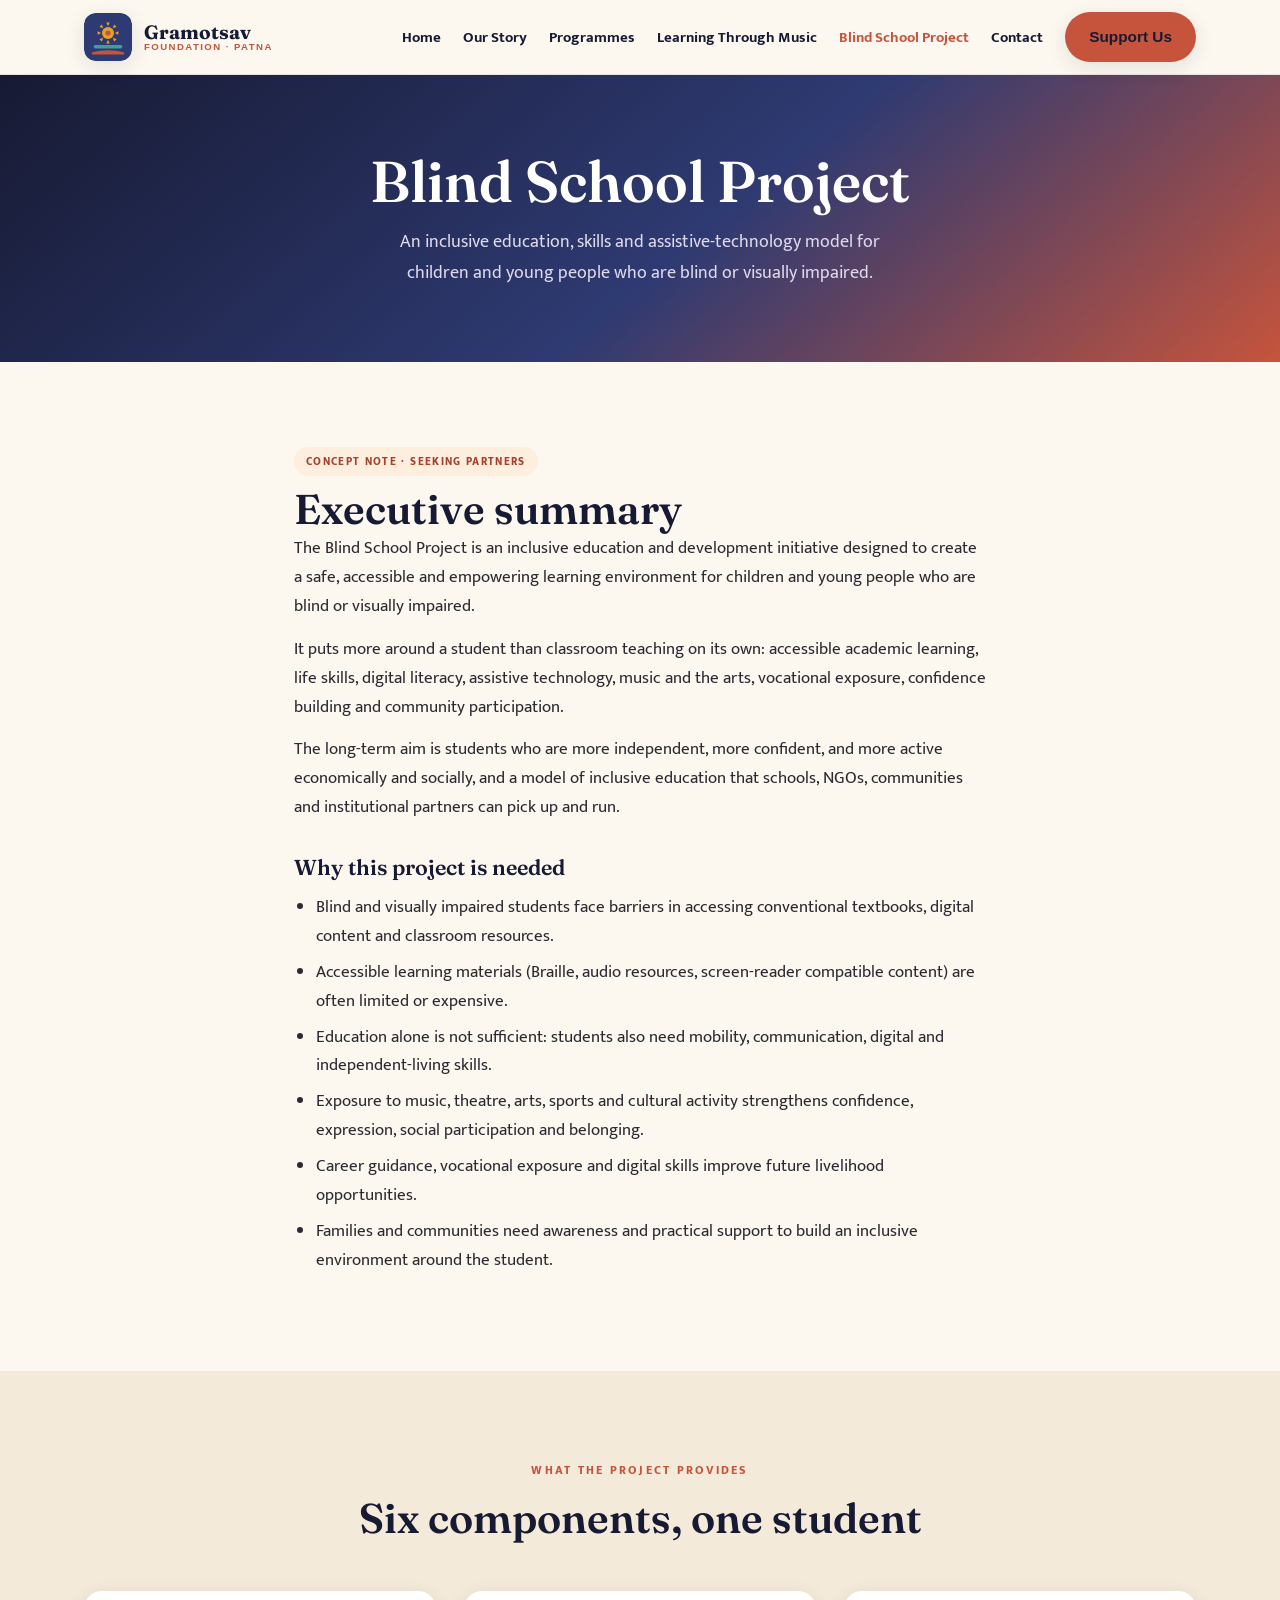
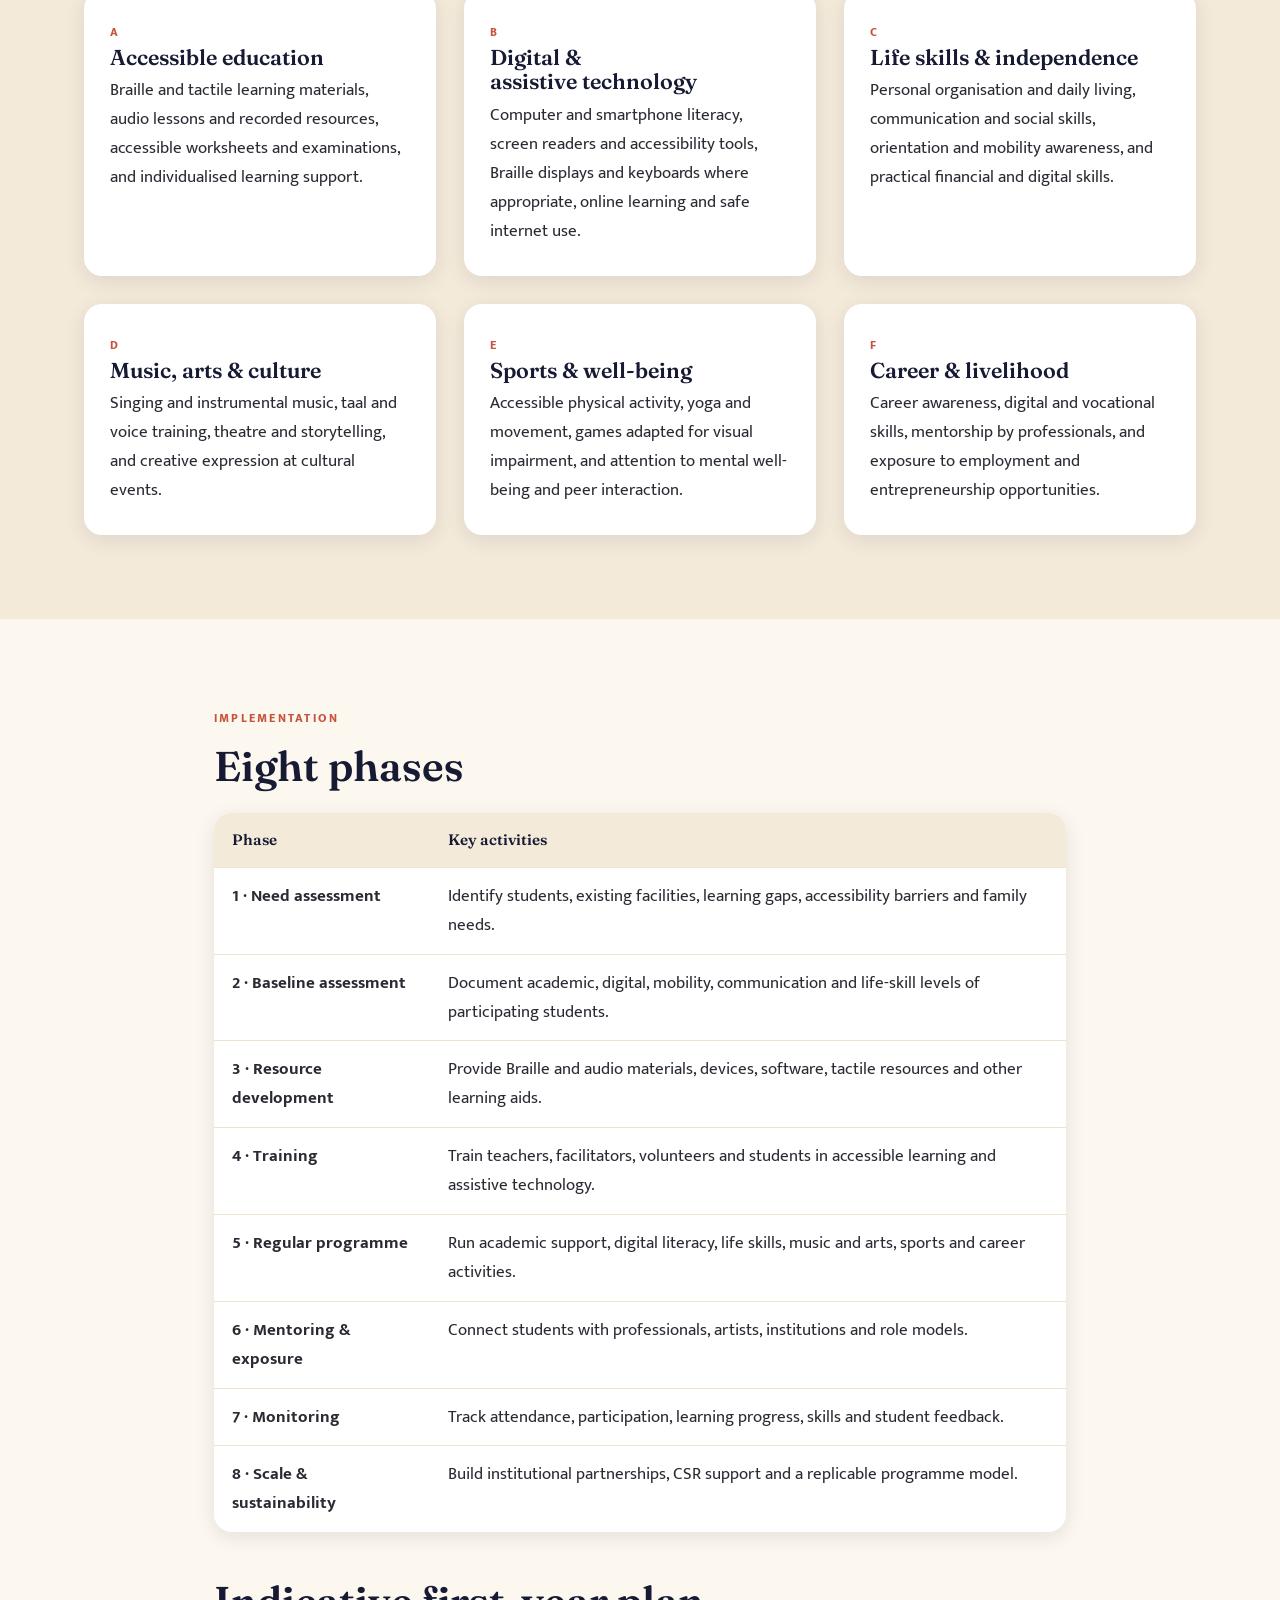
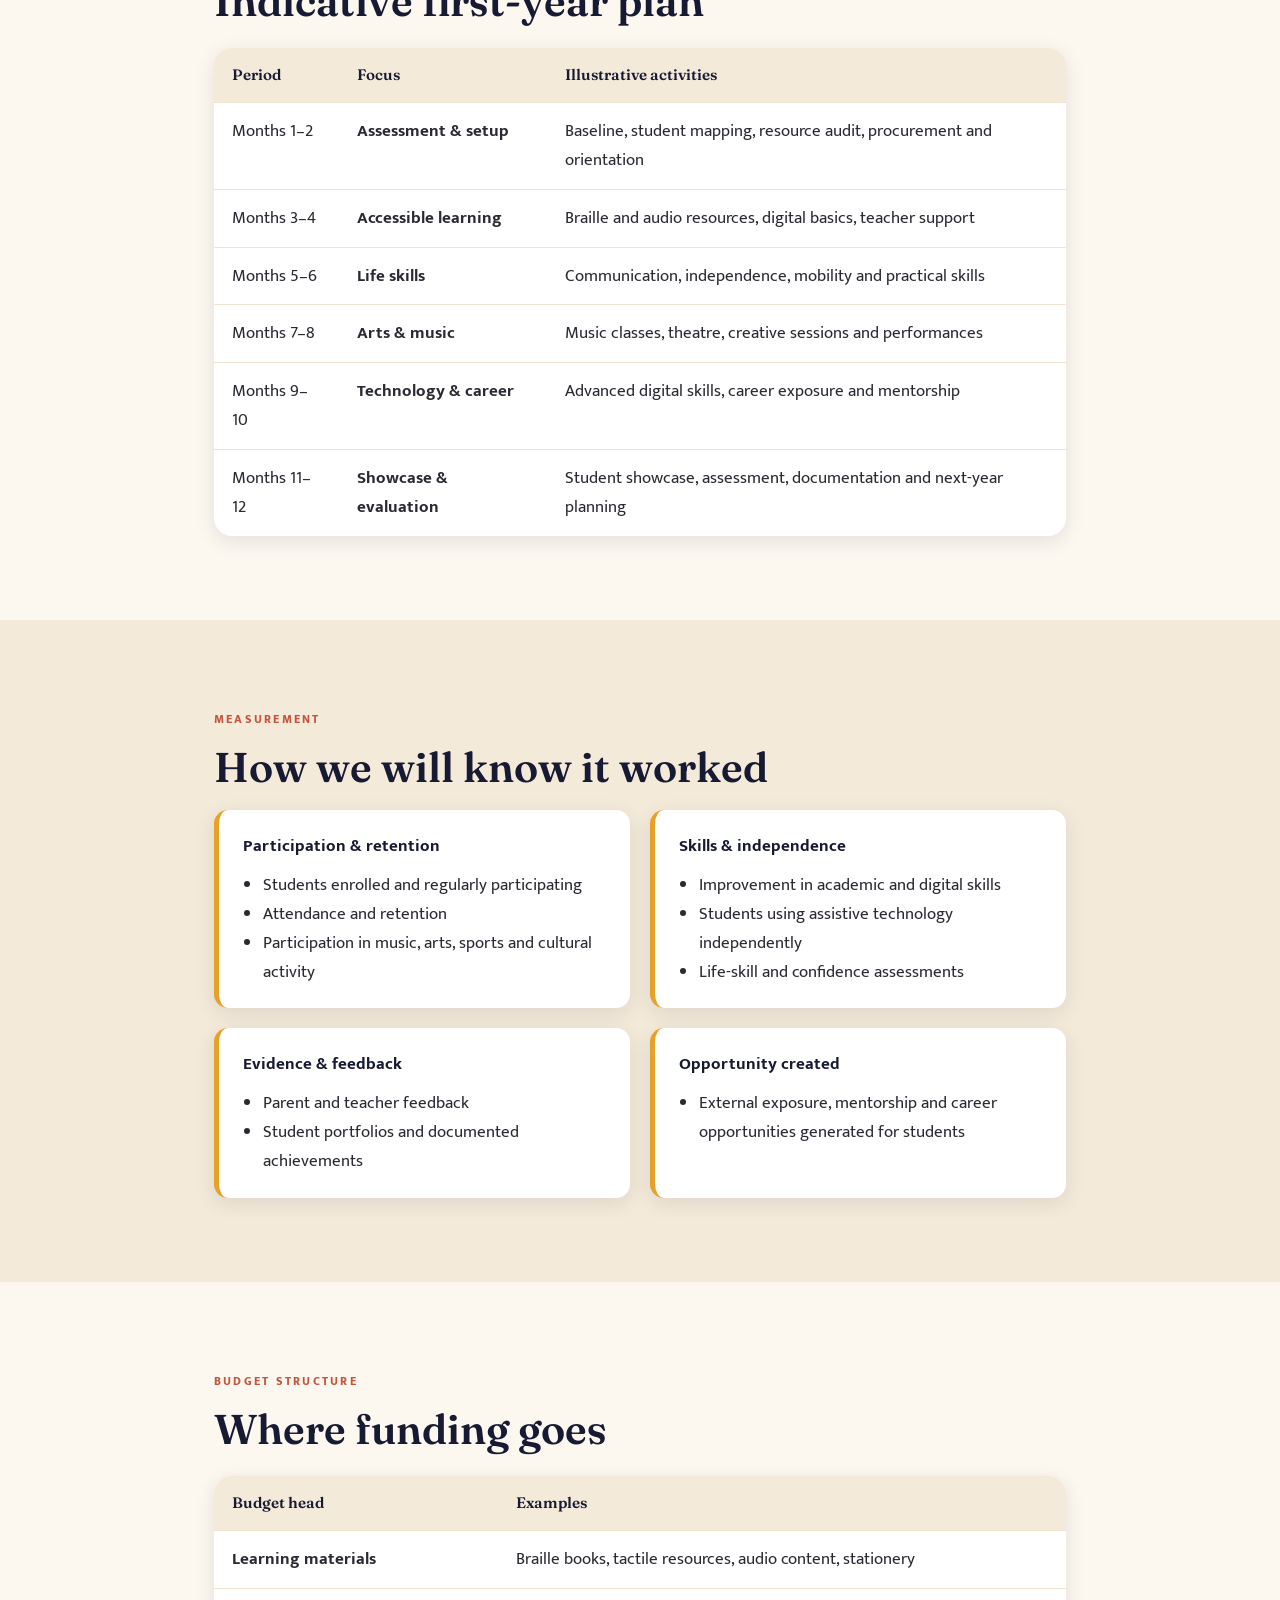
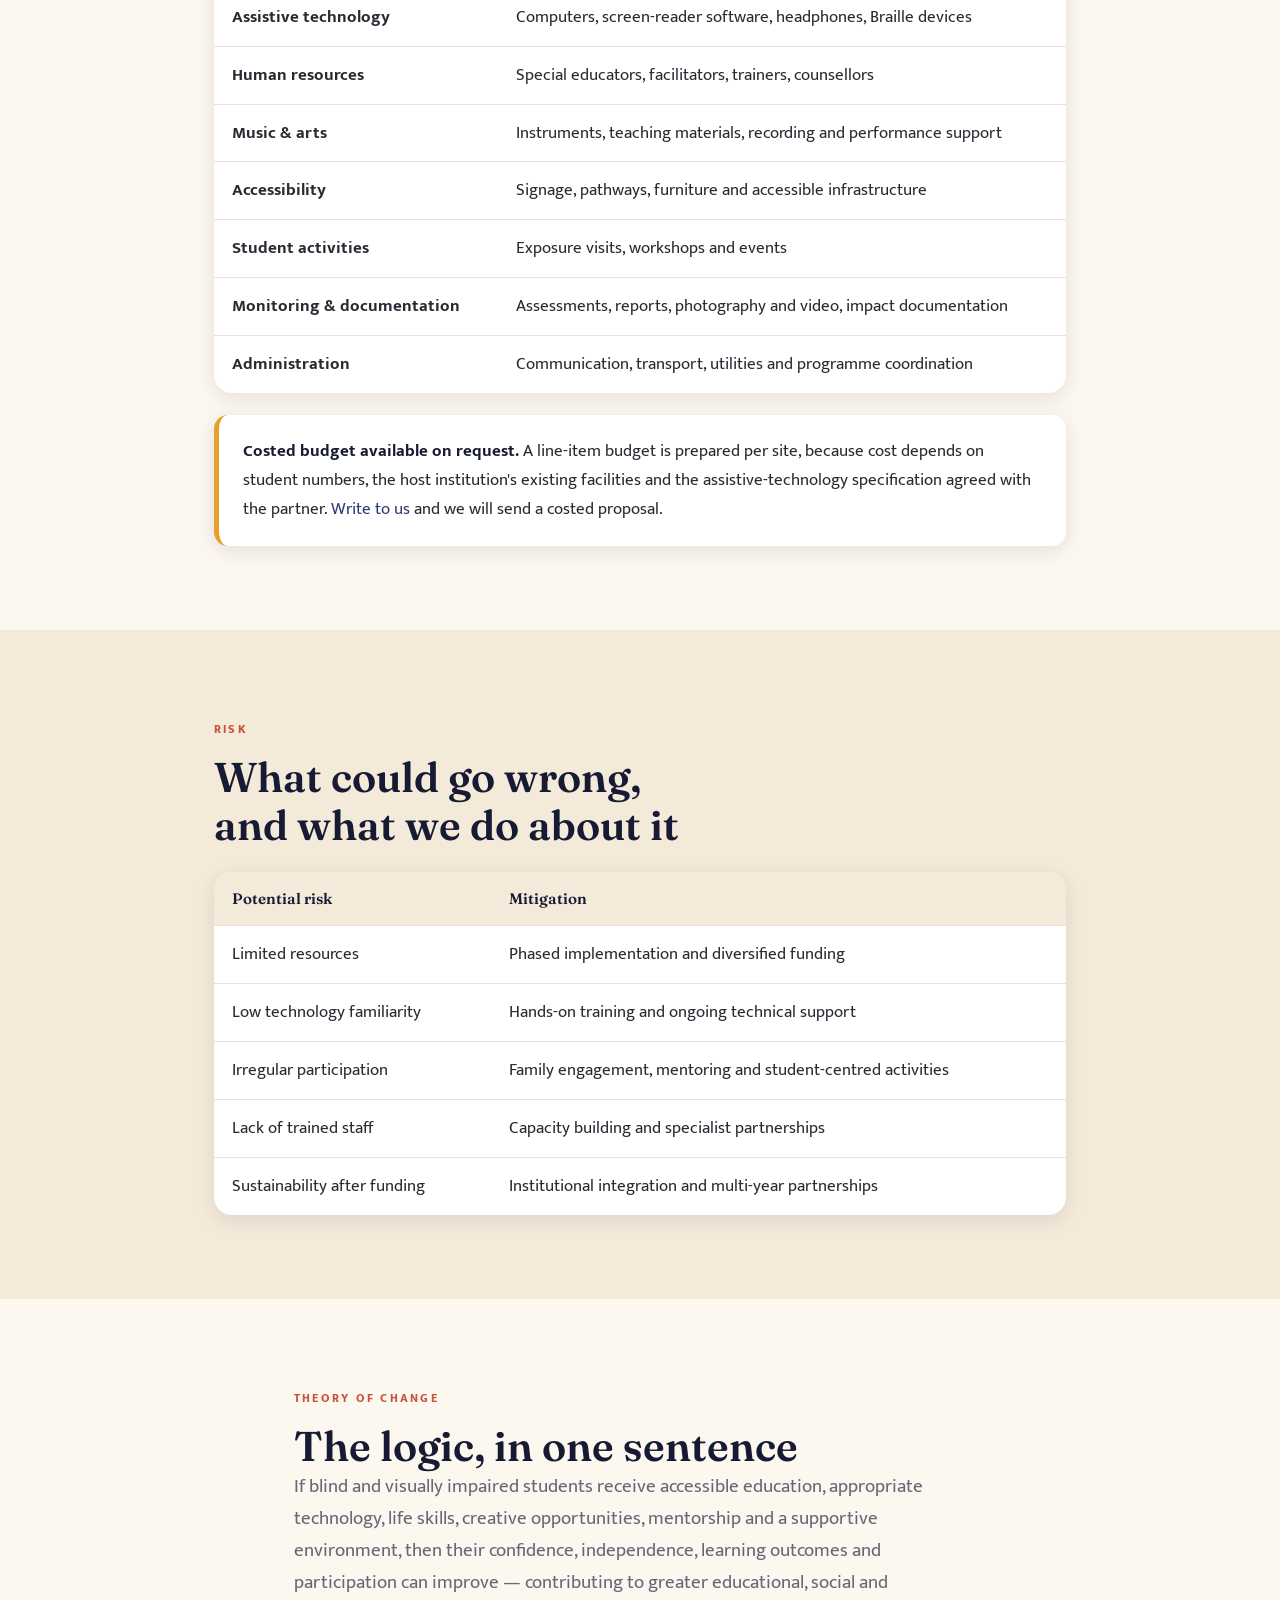
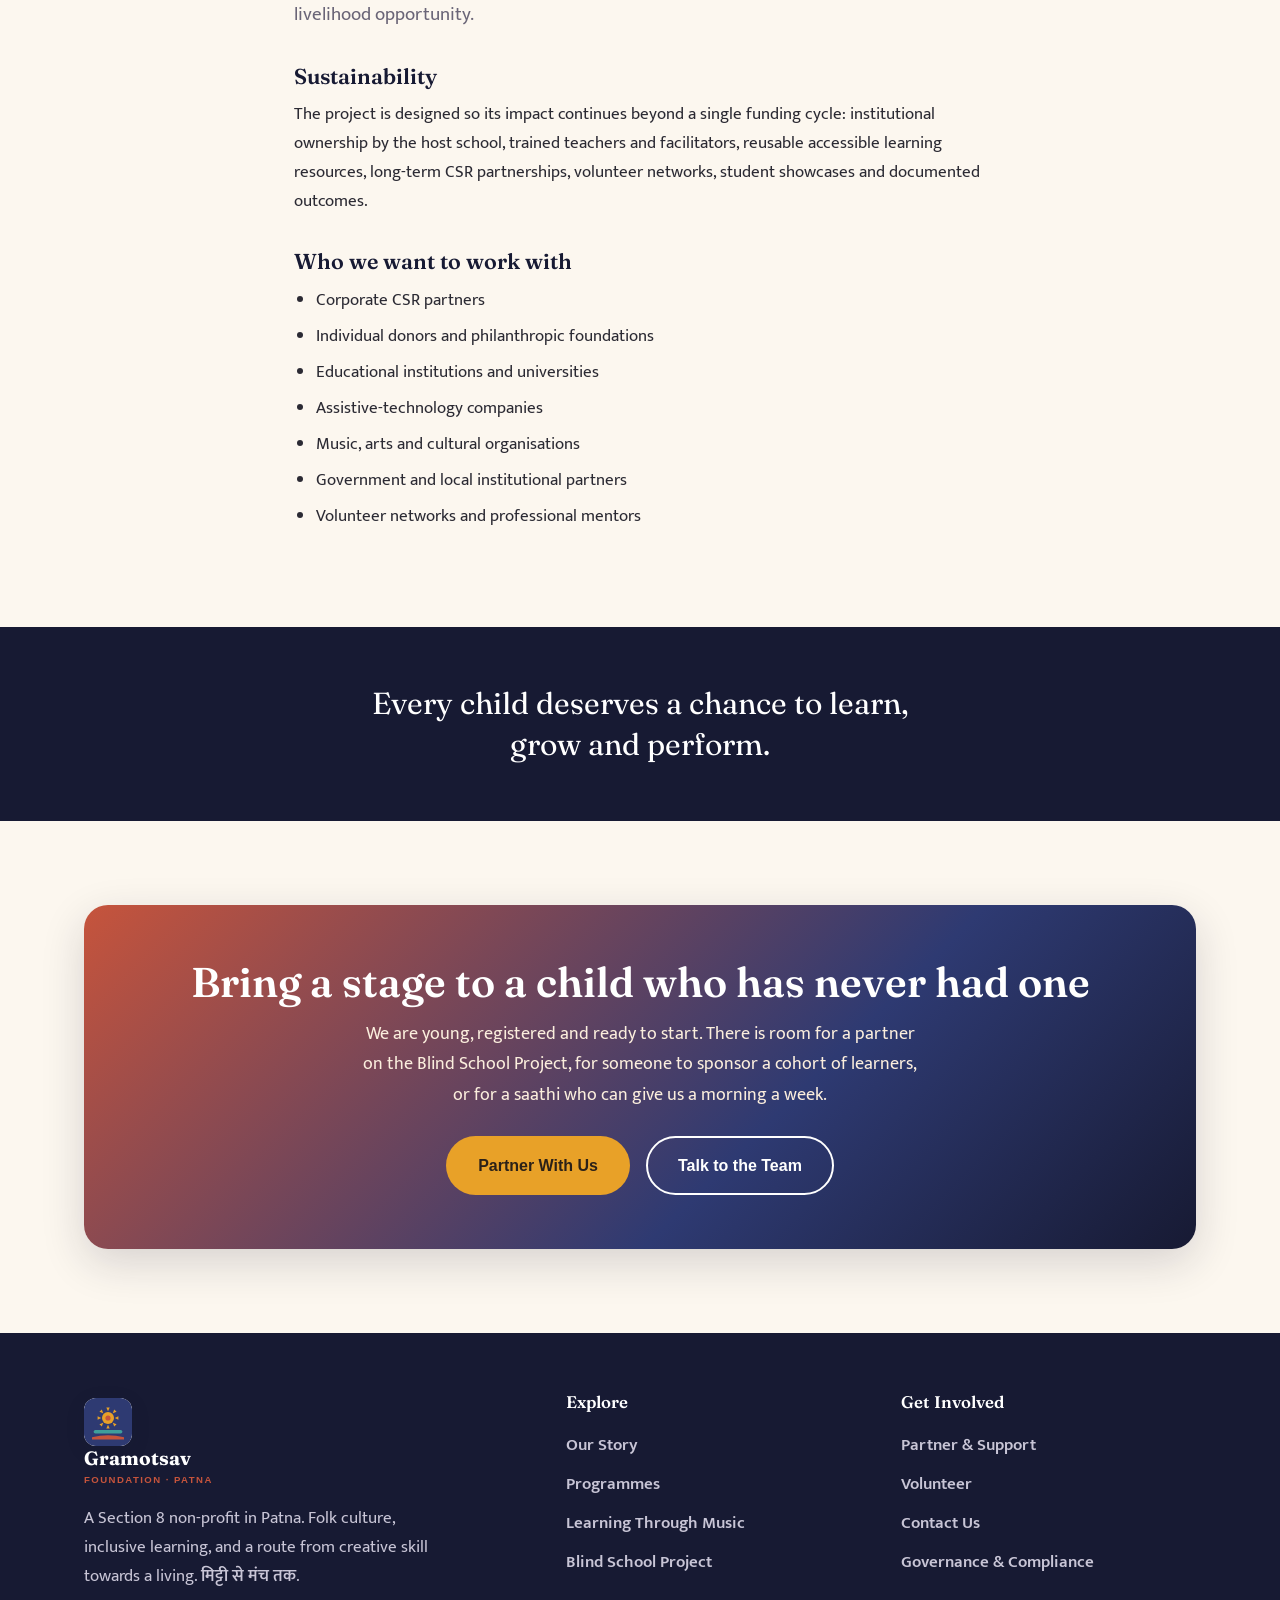
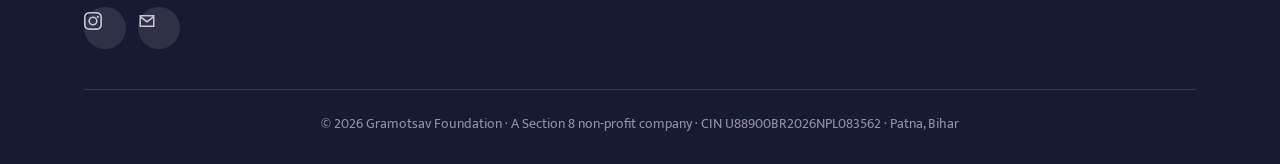
==== commit 52023b26: "Rewrite site and materials in a grounded bilingual voice; publish PAN and full address Voice (Task 2" ====
--- a/blind-school-project.html
+++ b/blind-school-project.html
@@ -49,13 +49,13 @@
     <span class="pill pill--open">Concept note &middot; seeking partners</span>
     <h2>Executive summary</h2>
     <p>The Blind School Project is an inclusive education and development initiative designed to create a safe, accessible and empowering learning environment for children and young people who are blind or visually impaired.</p>
-    <p>It goes beyond conventional classroom education by combining accessible academic learning with life skills, digital literacy, assistive technology, music and the arts, vocational exposure, confidence building and community participation.</p>
-    <p>The long-term vision is to help students become more independent, confident and economically and socially active &mdash; while creating a replicable model of inclusive education that schools, NGOs, communities and institutional partners can adopt.</p>
+    <p>It puts more around a student than classroom teaching on its own: accessible academic learning, life skills, digital literacy, assistive technology, music and the arts, vocational exposure, confidence building and community participation.</p>
+    <p>The long-term aim is students who are more independent, more confident, and more active economically and socially, and a model of inclusive education that schools, NGOs, communities and institutional partners can pick up and run.</p>
 
     <h3>Why this project is needed</h3>
     <ul>
       <li>Blind and visually impaired students face barriers in accessing conventional textbooks, digital content and classroom resources.</li>
-      <li>Accessible learning materials &mdash; Braille, audio resources, screen-reader compatible content &mdash; are often limited or expensive.</li>
+      <li>Accessible learning materials (Braille, audio resources, screen-reader compatible content) are often limited or expensive.</li>
       <li>Education alone is not sufficient: students also need mobility, communication, digital and independent-living skills.</li>
       <li>Exposure to music, theatre, arts, sports and cultural activity strengthens confidence, expression, social participation and belonging.</li>
       <li>Career guidance, vocational exposure and digital skills improve future livelihood opportunities.</li>
@@ -85,7 +85,7 @@
       </div></div>
       <div class="card"><div class="card-body">
         <span class="card-tag">D</span><h3>Music, arts &amp; culture</h3>
-        <p>Singing and instrumental music, rhythm and voice training, theatre and storytelling, and creative expression through cultural events.</p>
+        <p>Singing and instrumental music, taal and voice training, theatre and storytelling, and creative expression at cultural events.</p>
       </div></div>
       <div class="card"><div class="card-body">
         <span class="card-tag">E</span><h3>Sports &amp; well-being</h3>
@@ -250,7 +250,7 @@
   <div class="container">
     <div class="cta-band">
       <h2>Bring a stage to a child who has never had one</h2>
-      <p>Gramotsav is young, registered and ready to run. Partner with us on the Blind School Project, support a music cohort, or lend your skills as a volunteer.</p>
+      <p>We are young, registered and ready to start. There is room for a partner on the Blind School Project, for someone to sponsor a cohort of learners, or for a saathi who can give us a morning a week.</p>
       <div class="btn-row center">
         <a href="support.html" class="btn btn--light">Partner With Us</a>
         <a href="contact.html" class="btn btn--ghost" style="border-color:#fff;color:#fff;">Talk to the Team</a>
@@ -267,7 +267,7 @@
           <img class="brand-logo" src="logo.svg" alt="Gramotsav Foundation logo" />
           <span class="brand-name" style="color:#fff;">Gramotsav<span>Foundation · Patna</span></span>
         </a>
-        <p style="max-width:36ch;">A Patna-based Section 8 non-profit working at the meeting point of folk culture, inclusive education and creative livelihood &mdash; <span class="devnagri">मिट्टी से मंच तक</span>.</p>
+        <p style="max-width:36ch;">A Section 8 non-profit in Patna. Folk culture, inclusive learning, and a route from creative skill towards a living. <span class="devnagri">मिट्टी से मंच तक</span>.</p>
         <div class="socials">
           <a class="social-btn" href="https://www.instagram.com/gramotsavfoundation/" target="_blank" rel="noopener" aria-label="Instagram"><svg viewBox="0 0 24 24" aria-hidden="true"><path d="M12 2.16c3.2 0 3.58.01 4.85.07 1.17.05 1.8.25 2.23.41.56.22.96.48 1.38.9.42.42.68.82.9 1.38.16.42.36 1.06.41 2.23.06 1.27.07 1.65.07 4.85s-.01 3.58-.07 4.85c-.05 1.17-.25 1.8-.41 2.23-.22.56-.48.96-.9 1.38-.42.42-.82.68-1.38.9-.42.16-1.06.36-2.23.41-1.27.06-1.65.07-4.85.07s-3.58-.01-4.85-.07c-1.17-.05-1.8-.25-2.23-.41a3.7 3.7 0 0 1-1.38-.9 3.7 3.7 0 0 1-.9-1.38c-.16-.42-.36-1.06-.41-2.23C2.17 15.58 2.16 15.2 2.16 12s.01-3.58.07-4.85c.05-1.17.25-1.8.41-2.23.22-.56.48-.96.9-1.38.42-.42.82-.68 1.38-.9.42-.16 1.06-.36 2.23-.41C8.42 2.17 8.8 2.16 12 2.16ZM12 0C8.74 0 8.33.01 7.05.07 5.78.13 4.9.33 4.14.63c-.79.3-1.46.72-2.13 1.38C1.35 2.68.93 3.35.63 4.14.33 4.9.13 5.78.07 7.05.01 8.33 0 8.74 0 12s.01 3.67.07 4.95c.06 1.27.26 2.15.56 2.91.3.79.72 1.46 1.38 2.13.67.66 1.34 1.08 2.13 1.38.76.3 1.64.5 2.91.56C8.33 23.99 8.74 24 12 24s3.67-.01 4.95-.07c1.27-.06 2.15-.26 2.91-.56a5.9 5.9 0 0 0 2.13-1.38 5.9 5.9 0 0 0 1.38-2.13c.3-.76.5-1.64.56-2.91.06-1.28.07-1.69.07-4.95s-.01-3.67-.07-4.95c-.06-1.27-.26-2.15-.56-2.91a5.9 5.9 0 0 0-1.38-2.13A5.9 5.9 0 0 0 19.86.63c-.76-.3-1.64-.5-2.91-.56C15.67.01 15.26 0 12 0Zm0 5.84a6.16 6.16 0 1 0 0 12.32 6.16 6.16 0 0 0 0-12.32ZM12 16a4 4 0 1 1 0-8 4 4 0 0 1 0 8Zm6.41-10.85a1.44 1.44 0 1 0 0 2.88 1.44 1.44 0 0 0 0-2.88Z"/></svg></a>
           <a class="social-btn" href="mailto:gramotsavfoundation@gmail.com" aria-label="Email"><svg viewBox="0 0 24 24" aria-hidden="true"><path d="M2 4h20v16H2V4Zm2.4 2L12 11.6 19.6 6H4.4ZM20 8.3l-8 5.9-8-5.9V18h16V8.3Z"/></svg></a>
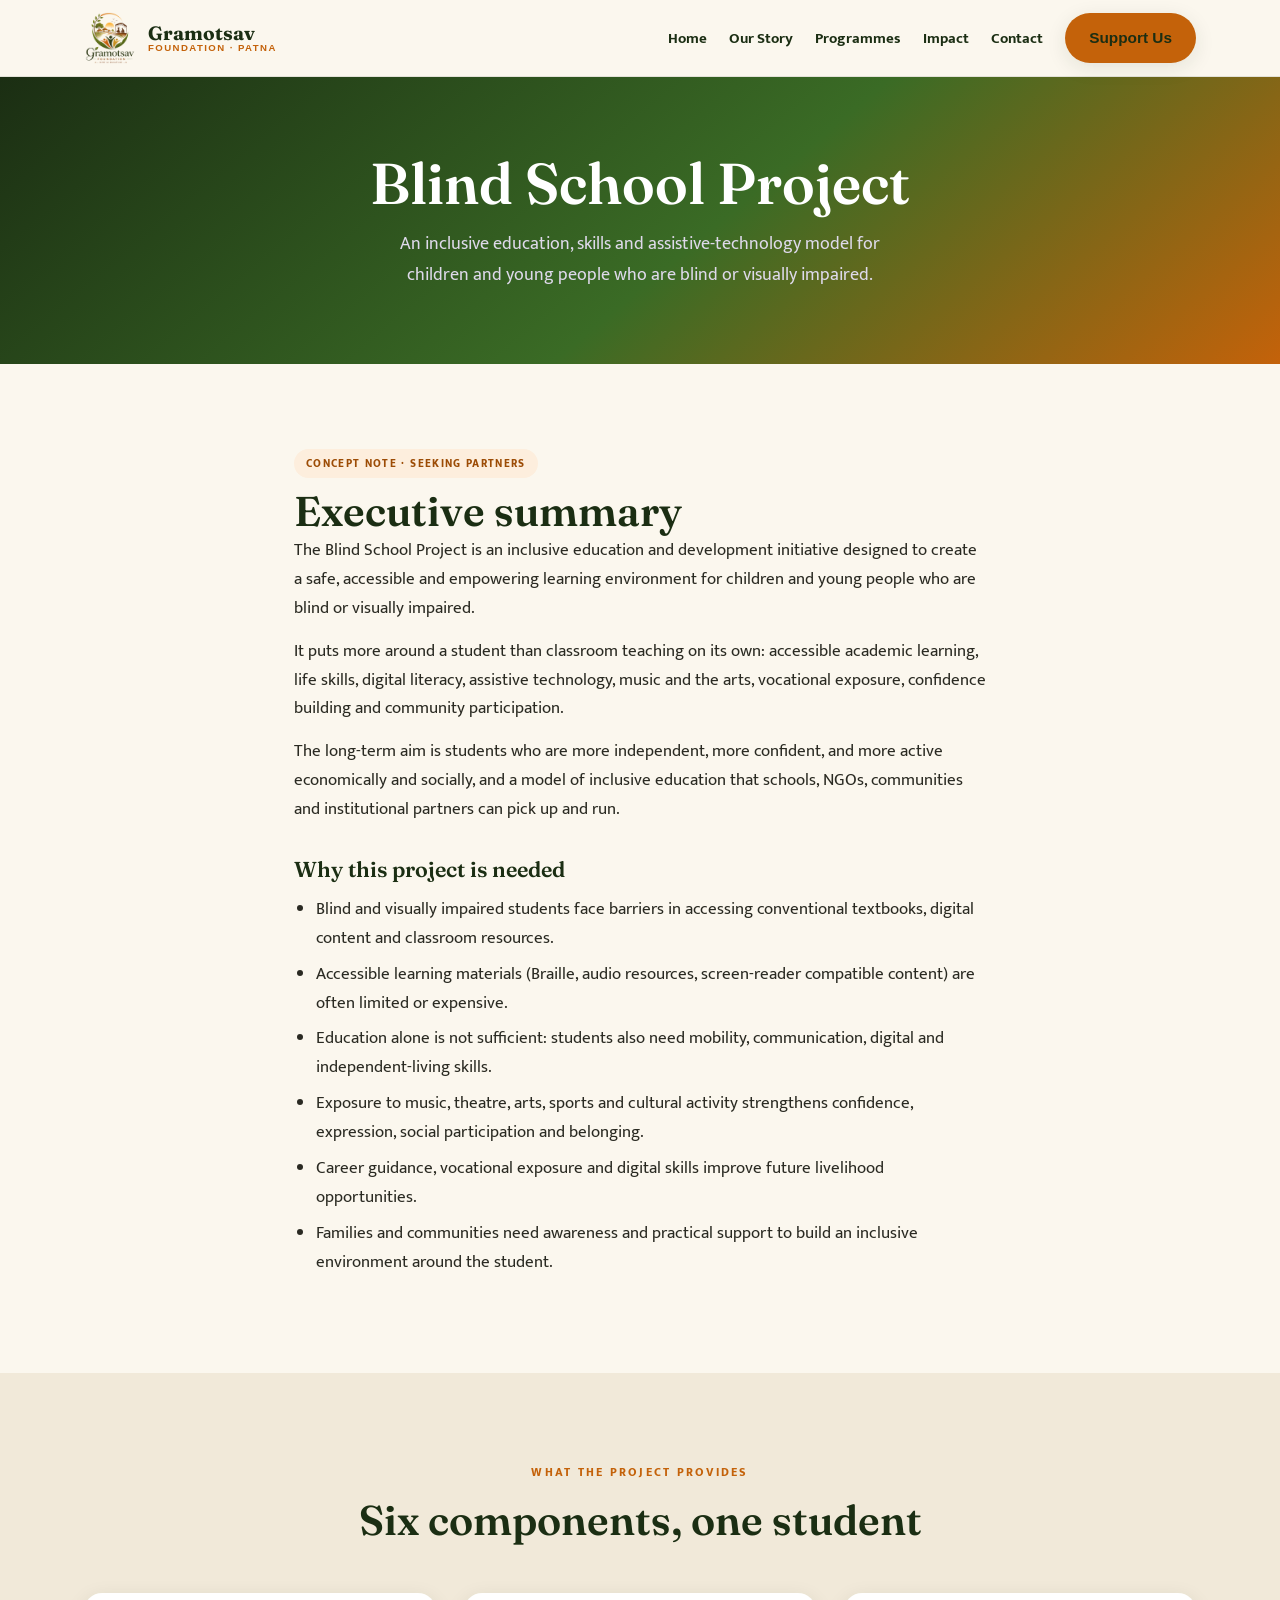
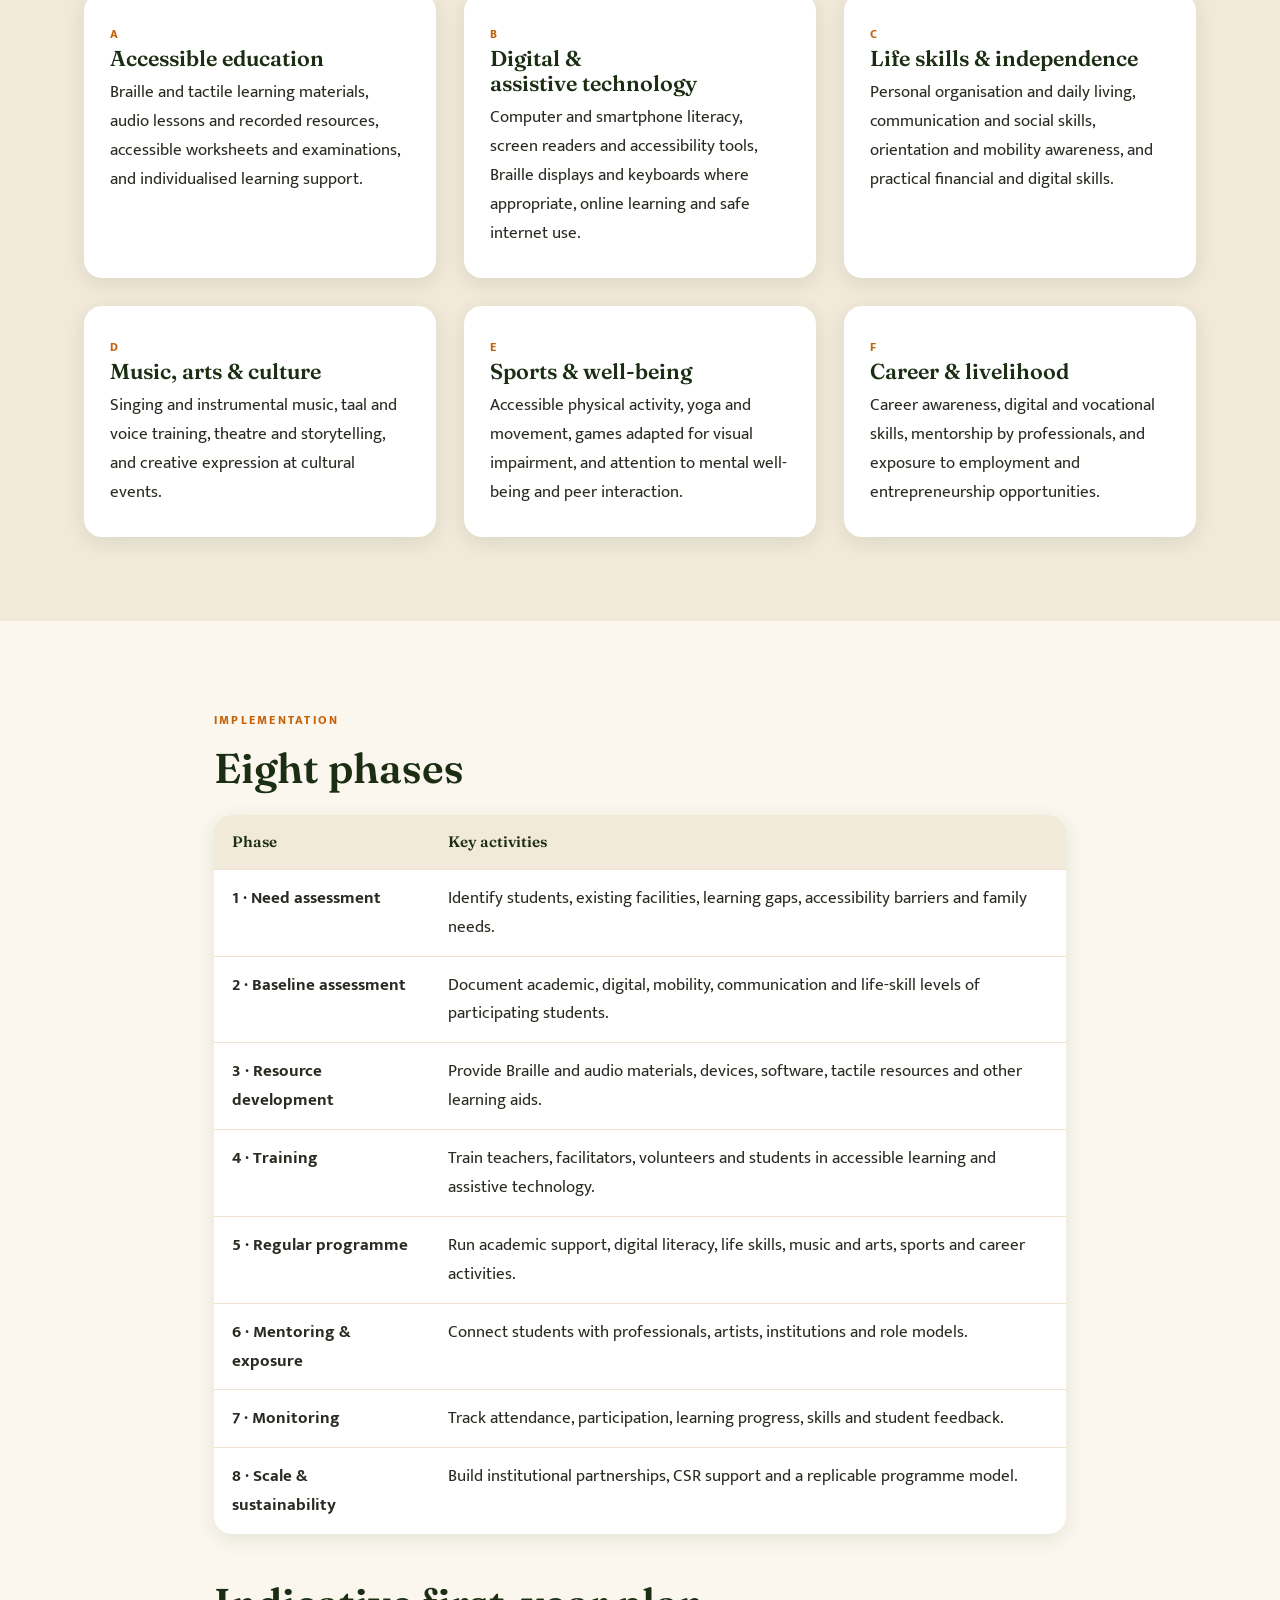
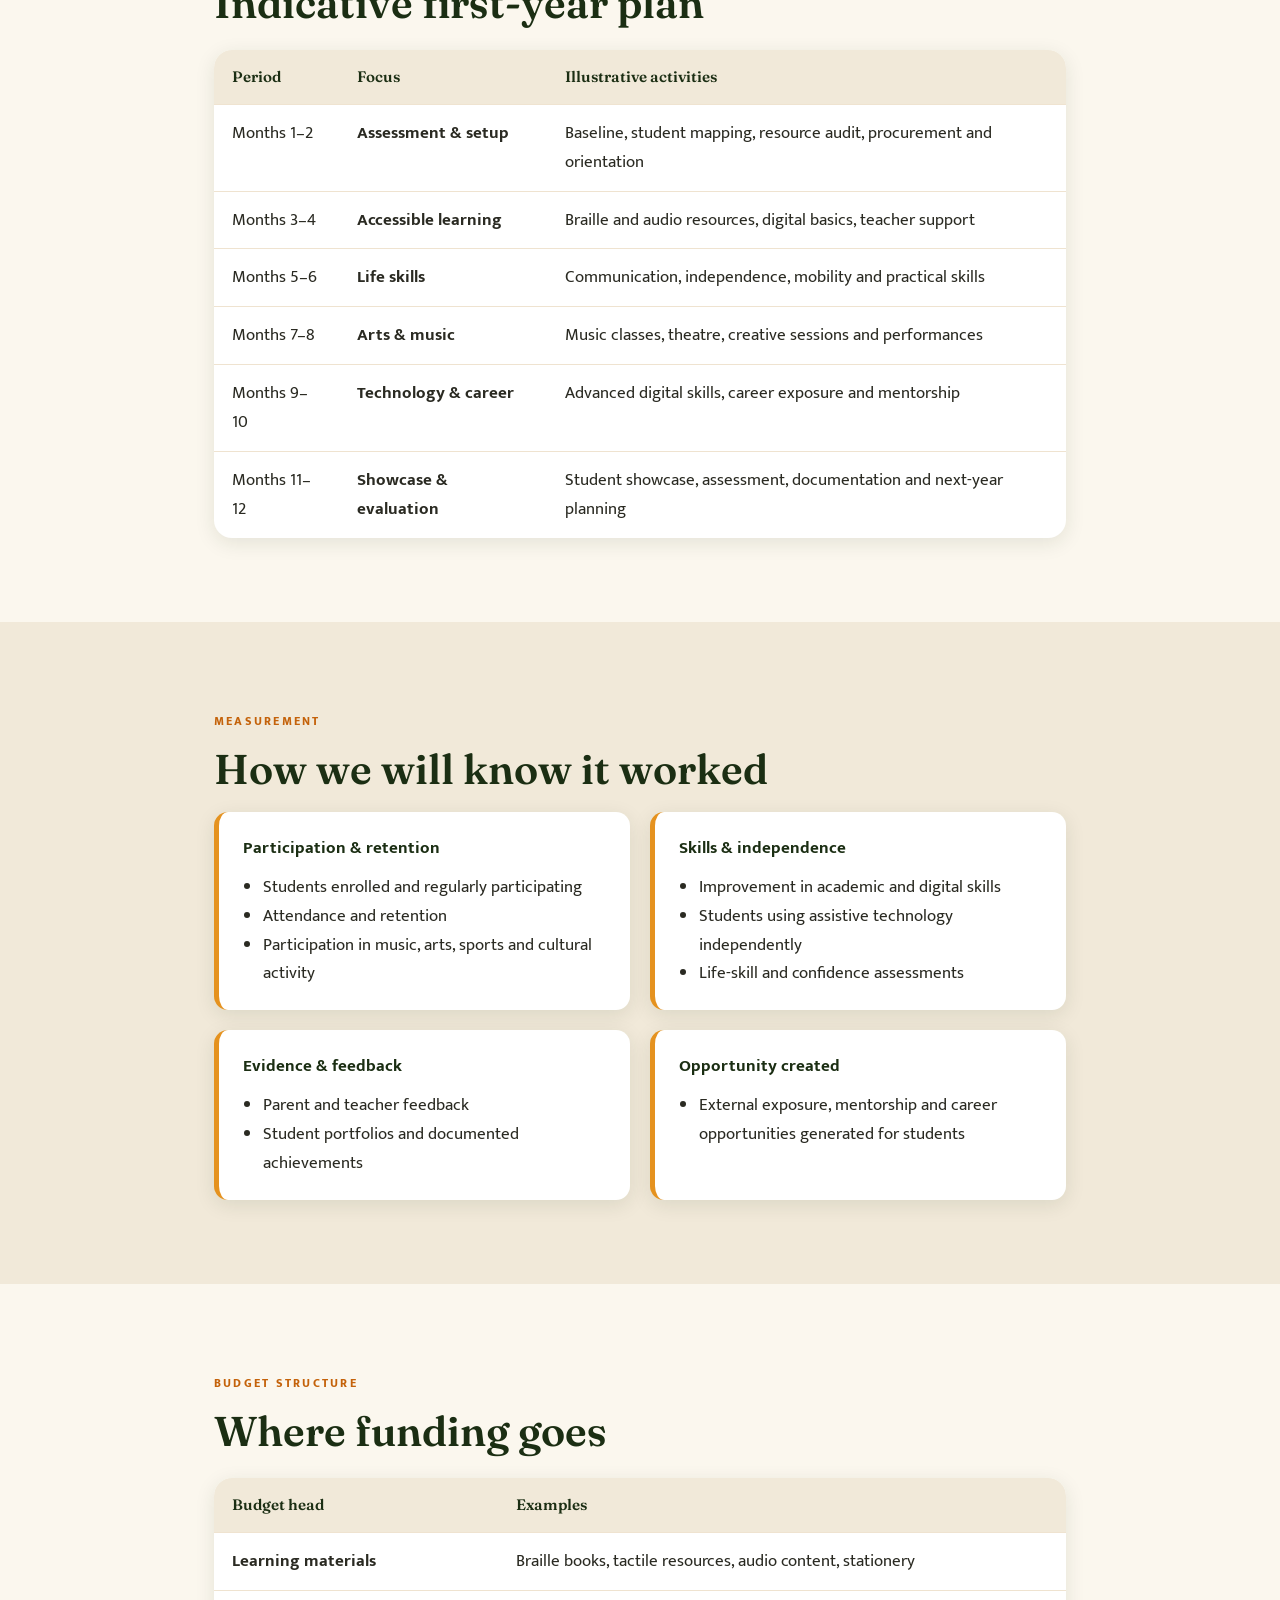
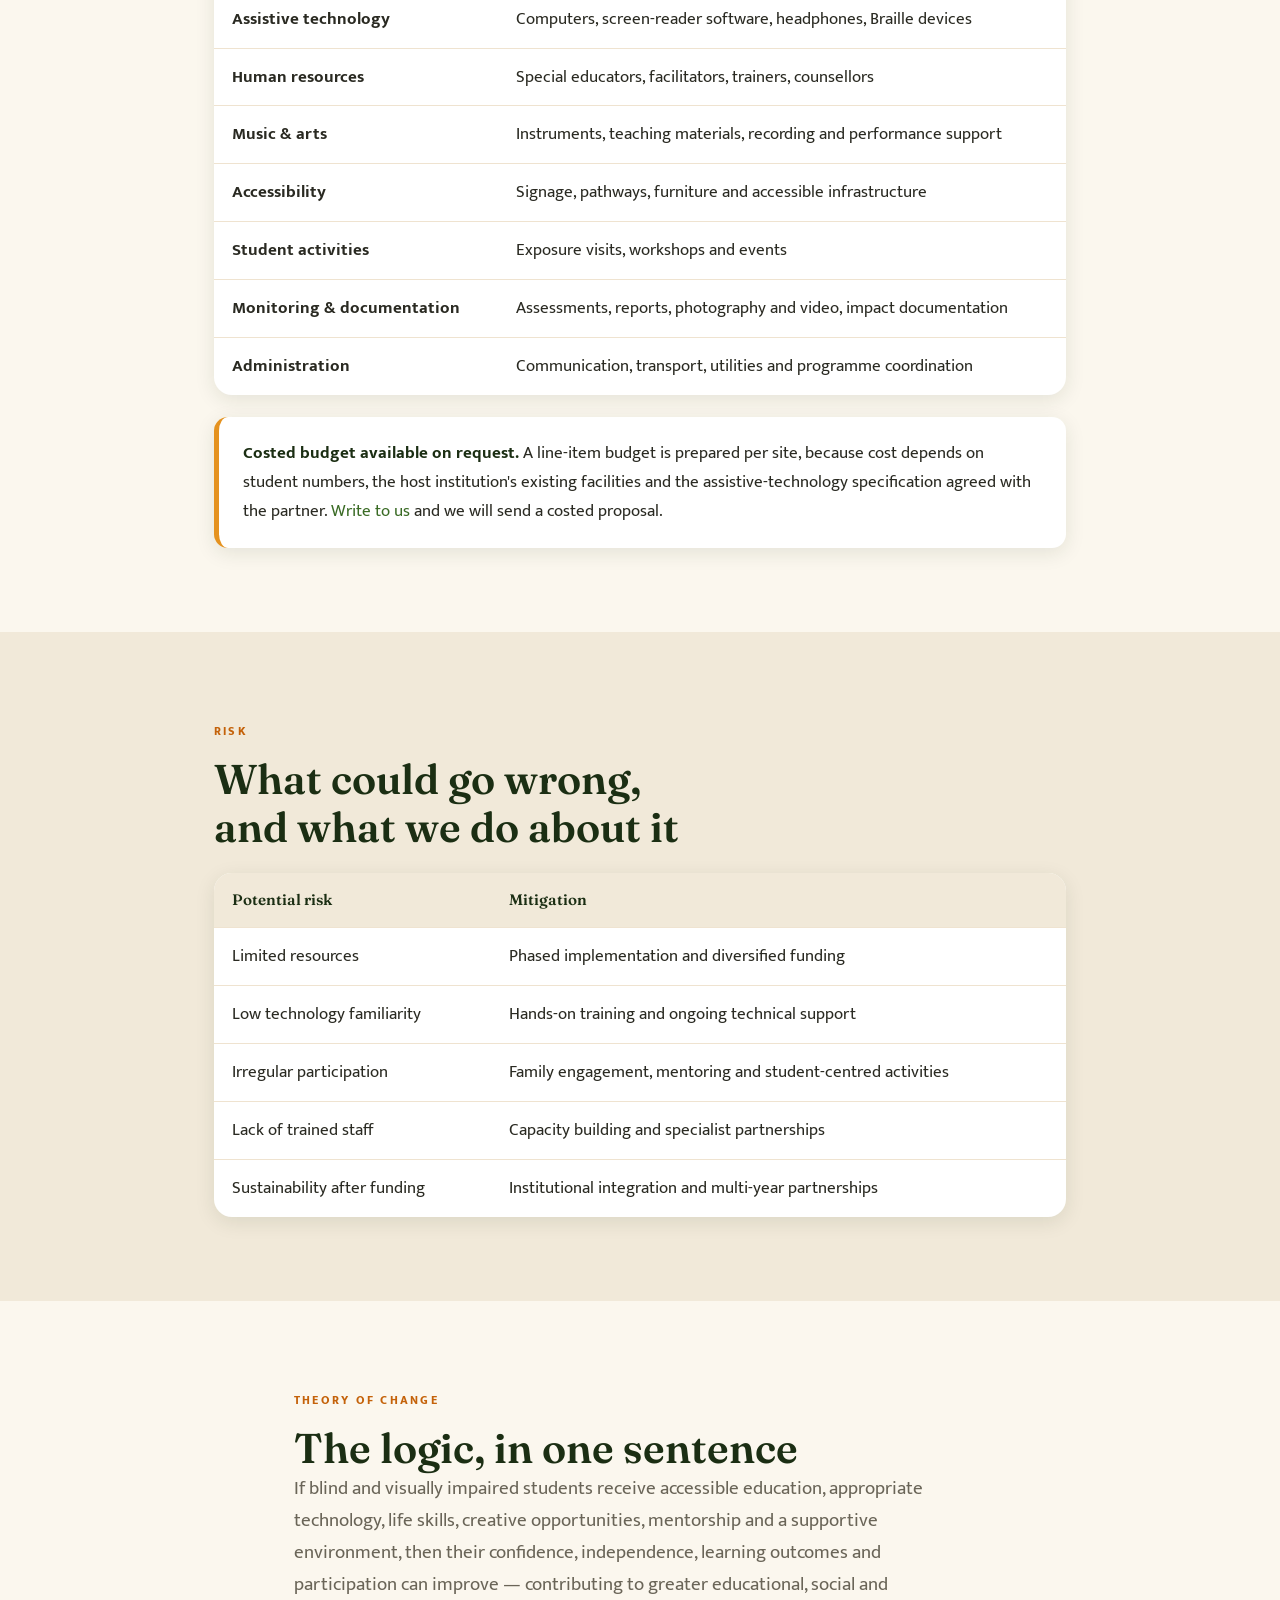
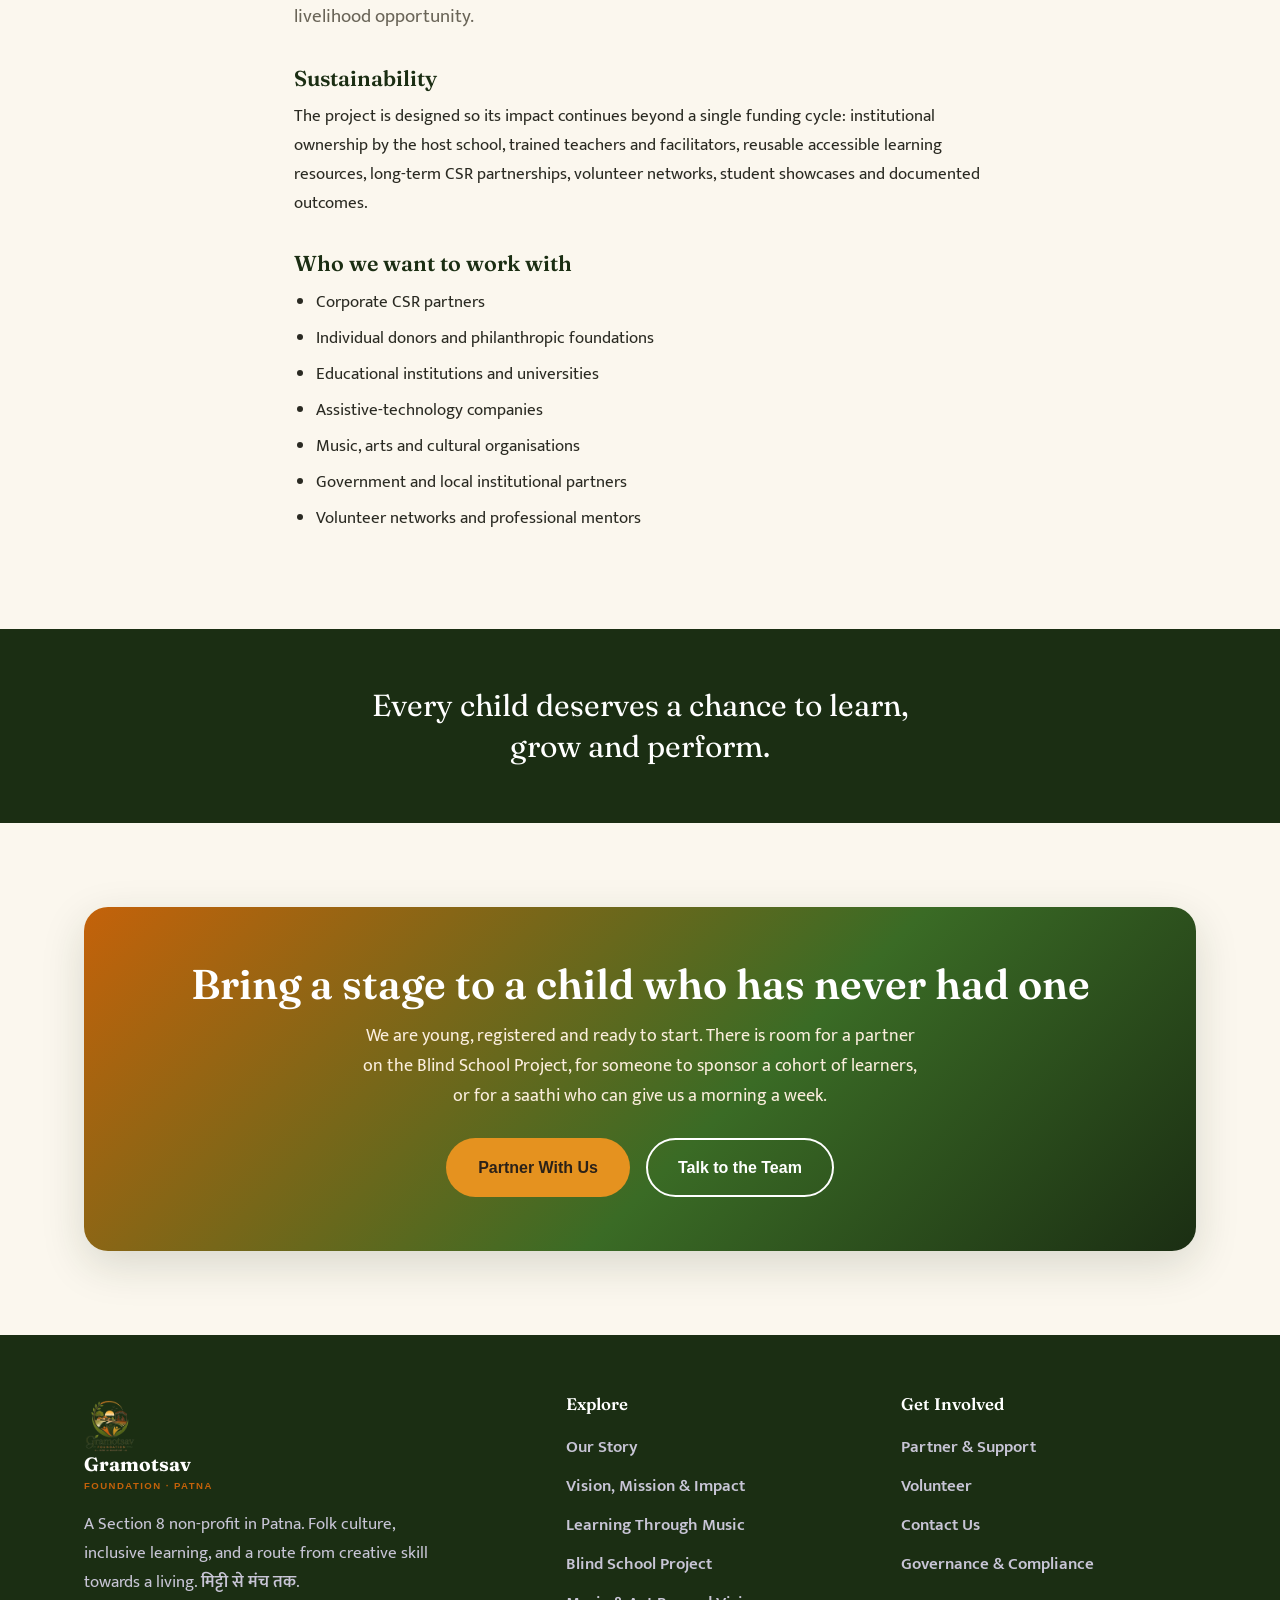
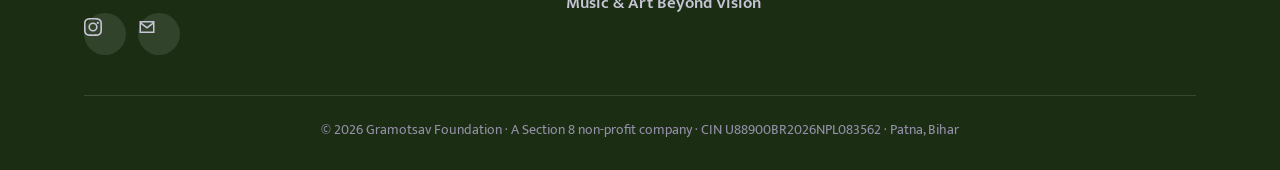
==== commit 24d16b2f: "Real logo, vision/mission, reach figures, partners and a third programme Second round of material fr" ====
--- a/blind-school-project.html
+++ b/blind-school-project.html
@@ -9,7 +9,7 @@
 <meta property="og:description" content="Gramotsav Foundation's Blind School Project: an inclusive education model for blind and visually impaired students in Bihar — accessible learning, assistive technology, life skills, music, sports and livelihood. Seeking CSR and institutional partners." />
 <meta property="og:type" content="website" />
 <meta property="og:image" content="logo.png" />
-<link rel="icon" href="logo.svg" type="image/svg+xml" />
+<link rel="icon" href="logo.png" type="image/png" />
 <link rel="apple-touch-icon" href="logo.png" />
 <link rel="preconnect" href="https://fonts.googleapis.com">
 <link rel="preconnect" href="https://fonts.gstatic.com" crossorigin>
@@ -21,7 +21,7 @@
 <header class="site-header">
   <nav class="nav">
     <a class="brand" href="index.html">
-      <img class="brand-logo" src="logo.svg" alt="Gramotsav Foundation logo" />
+      <img class="brand-logo" src="logo.png" alt="Gramotsav Foundation logo" />
       <span class="brand-name">Gramotsav<span>Foundation · Patna</span></span>
     </a>
     <button class="nav-toggle" aria-label="Menu" aria-expanded="false">&#9776;</button>
@@ -29,8 +29,7 @@
       <li><a href="index.html">Home</a></li>
       <li><a href="our-story.html">Our Story</a></li>
       <li><a href="programmes.html">Programmes</a></li>
-      <li><a href="learning-through-music.html">Learning Through Music</a></li>
-      <li><a href="blind-school-project.html" class="active">Blind School Project</a></li>
+      <li><a href="impact.html">Impact</a></li>
       <li><a href="contact.html">Contact</a></li>
       <li><a href="support.html" class="btn btn--primary nav-cta">Support Us</a></li>
     </ul>
@@ -264,7 +263,7 @@
     <div class="footer-grid">
       <div>
         <a class="brand" href="index.html" style="margin-bottom:14px;">
-          <img class="brand-logo" src="logo.svg" alt="Gramotsav Foundation logo" />
+          <img class="brand-logo" src="logo.png" alt="Gramotsav Foundation logo" />
           <span class="brand-name" style="color:#fff;">Gramotsav<span>Foundation · Patna</span></span>
         </a>
         <p style="max-width:36ch;">A Section 8 non-profit in Patna. Folk culture, inclusive learning, and a route from creative skill towards a living. <span class="devnagri">मिट्टी से मंच तक</span>.</p>
@@ -276,9 +275,10 @@
       <div>
         <h4>Explore</h4>
         <a href="our-story.html">Our Story</a>
-        <a href="programmes.html">Programmes</a>
+        <a href="impact.html">Vision, Mission &amp; Impact</a>
         <a href="learning-through-music.html">Learning Through Music</a>
         <a href="blind-school-project.html">Blind School Project</a>
+        <a href="music-beyond-vision.html">Music &amp; Art Beyond Vision</a>
       </div>
       <div>
         <h4>Get Involved</h4>
--- a/styles.css
+++ b/styles.css
@@ -1,36 +1,42 @@
 /* ==========================================================================
    GRAMOTSAV FOUNDATION — shared stylesheet
-   Palette: indigo night, marigold, terracotta and river-teal on warm cream.
-   Drawn from Indian folk-festival colour — the mitti (earth) and the manch (stage).
+   Palette read off the foundation logo: forest and olive green, marigold
+   orange, earth brown, on a warm cream ground.
    ========================================================================== */
 
 :root {
-  --indigo: #2E3A72;
-  --indigo-dark: #1F2750;
-  --night: #171A33;
-  --marigold: #E8A128;
-  --marigold-dark: #C9860F;
-  --terracotta: #C6543C;
-  --terracotta-dark: #A63F2B;
-  --teal: #3E9E9B;
-  --teal-deep: #2C7B79;
-  --bg: #FCF7EF;
-  --bg-deep: #F4EADA;
-  --ink: #2B2A33;
-  --muted: #6A6577;
+  --forest: #3A6B25;
+  --forest-dark: #24451A;
+  --night: #1B2E13;
+  --olive: #6B7A2A;
+  --orange: #C4620A;
+  --orange-light: #E5921F;
+  --orange-dark: #9C4C06;
+  --earth: #6B563C;
+  --bg: #FBF7EE;
+  --bg-deep: #F1E9D9;
+  --ink: #2A2A22;
+  --muted: #6A6558;
   --white: #ffffff;
-  --shadow: 0 14px 44px rgba(23, 26, 51, 0.16);
-  --shadow-sm: 0 5px 20px rgba(23, 26, 51, 0.10);
+  --shadow: 0 14px 44px rgba(27, 46, 19, 0.15);
+  --shadow-sm: 0 5px 20px rgba(27, 46, 19, 0.10);
   --radius: 18px;
   --maxw: 1160px;
 
   /* aliases so inherited rules keep working */
-  --blue: var(--indigo);
-  --blue-dark: var(--indigo-dark);
+  --blue: var(--forest);
+  --blue-dark: var(--forest-dark);
   --navy: var(--night);
-  --magenta: var(--terracotta);
-  --magenta-dark: var(--terracotta-dark);
-  --purple: var(--indigo);
+  --magenta: var(--orange);
+  --magenta-dark: var(--orange-dark);
+  --purple: var(--olive);
+  --indigo: var(--forest);
+  --marigold: var(--orange-light);
+  --terracotta: var(--orange);
+  --terracotta-dark: var(--orange-dark);
+  --teal: var(--olive);
+  --teal-deep: var(--forest);
+  --indigo-dark: var(--forest-dark);
 }
 
 * { margin: 0; padding: 0; box-sizing: border-box; }
@@ -104,13 +110,13 @@
 /* ---------- Header / Nav ---------- */
 .site-header {
   position: sticky; top: 0; z-index: 50;
-  background: rgba(252, 247, 239, 0.93); backdrop-filter: blur(10px);
-  border-bottom: 1px solid rgba(23,26,51,0.09);
+  background: rgba(251, 247, 238, 0.93); backdrop-filter: blur(10px);
+  border-bottom: 1px solid rgba(27,46,19,0.10);
 }
 .nav { display: flex; align-items: center; justify-content: space-between;
   padding: 12px 24px; max-width: var(--maxw); margin: 0 auto; }
 .brand { display: flex; align-items: center; gap: 12px; }
-.brand-logo { width: 48px; height: 48px; border-radius: 12px; box-shadow: var(--shadow-sm); background:#fff; }
+.brand-logo { width: 52px; height: 52px; border-radius: 0; box-shadow: none; background: transparent; }
 .brand-name { font-family: 'Fraunces', serif; font-weight: 700; font-size: 1.2rem; color: var(--navy); line-height: 1.05; }
 .brand-name span { display: block; font-family: 'Nunito Sans', sans-serif; font-weight: 700; font-size: 0.6rem; letter-spacing: 0.15em; text-transform: uppercase; color: var(--magenta); }
 
@@ -125,7 +131,7 @@
   position: relative; color: #fff; text-align: center;
   padding: 118px 24px 128px; overflow: hidden;
   background:
-    linear-gradient(150deg, rgba(23,26,51,0.90), rgba(46,58,114,0.78) 52%, rgba(198,84,60,0.62)),
+    linear-gradient(150deg, rgba(27,46,19,0.90), rgba(58,107,37,0.76) 50%, rgba(196,98,10,0.60)),
     url('img/community-event.jpg') center/cover no-repeat;
 }
 .hero h1 { color: #fff; max-width: 20ch; margin: 0 auto 20px; text-wrap: balance; }
@@ -136,7 +142,7 @@
 .hero-stat span { font-size: 0.95rem; letter-spacing: 0.04em; color: #eadff0; }
 
 /* ---------- Page banner ---------- */
-.page-banner { background: linear-gradient(140deg, var(--night), var(--indigo) 55%, var(--terracotta)); color: #fff; text-align: center; padding: 74px 24px; }
+.page-banner { background: linear-gradient(140deg, var(--night), var(--forest) 55%, var(--orange)); color: #fff; text-align: center; padding: 74px 24px; }
 .page-banner h1 { color: #fff; margin-bottom: 12px; }
 .page-banner p { color: #ded9ea; max-width: 54ch; margin: 0 auto; font-size: 1.12rem; }
 
@@ -214,7 +220,7 @@
   font-weight: 800; display: grid; place-items: center; font-size: 1.2rem; }
 
 /* ---------- CTA band ---------- */
-.cta-band { background: linear-gradient(135deg, var(--terracotta), var(--indigo) 62%, var(--night));
+.cta-band { background: linear-gradient(135deg, var(--orange), var(--forest) 58%, var(--night));
   color: #fff; text-align: center; border-radius: 24px; padding: 54px 30px; box-shadow: var(--shadow); }
 .cta-band h2 { color: #fff; margin-bottom: 12px; }
 .cta-band p { max-width: 56ch; margin: 0 auto 26px; color: #fbeedd; font-size: 1.12rem; }
@@ -376,3 +382,48 @@
 
 /* Prose headings should not balance-wrap (long body headings read better ragged) */
 .prose h2, .prose h3, table.tbl th { text-wrap: initial; }
+
+
+/* ---------- Impact figures ---------- */
+.impact { display: grid; grid-template-columns: repeat(3,1fr); gap: 2px; background: var(--bg-deep);
+  border-radius: var(--radius); overflow: hidden; box-shadow: var(--shadow-sm); }
+.impact div { background:#fff; padding: 26px 20px; text-align:center; }
+.impact .n { font-family:'Fraunces',serif; font-size: 2.5rem; line-height:1; color: var(--forest); font-weight:600; }
+.impact .l { font-size:.85rem; font-weight:700; color: var(--muted); margin-top:8px;
+  text-transform:uppercase; letter-spacing:.07em; }
+.section--navy .impact { background: rgba(255,255,255,.10); }
+.section--navy .impact div { background: rgba(255,255,255,.05); }
+.section--navy .impact .n { color: var(--orange-light); }
+.section--navy .impact .l { color:#cfd6c6; }
+@media (max-width:760px){ .impact { grid-template-columns: repeat(2,1fr); } }
+@media (max-width:420px){ .impact { grid-template-columns: 1fr; } }
+
+/* ---------- Focus areas (numbered — the profile numbers them 01–05) ---- */
+.focus { display:grid; gap:2px; background: var(--bg-deep); border-radius: var(--radius);
+  overflow:hidden; box-shadow: var(--shadow-sm); }
+.focus article { background:#fff; padding: 26px 28px; display:grid;
+  grid-template-columns: 62px 1fr; gap: 18px; align-items:start; }
+.focus .num { font-family:'Fraunces',serif; font-size:1.5rem; color: var(--orange);
+  border-right:2px solid var(--bg-deep); padding-right:18px; }
+.focus h3 { margin-bottom:6px; }
+.focus p { color: var(--muted); }
+@media (max-width:600px){ .focus article { grid-template-columns:1fr; gap:6px; }
+  .focus .num { border-right:0; padding-right:0; } }
+
+/* ---------- Partner logos ---------- */
+.partners { display:grid; grid-template-columns: repeat(5,1fr); gap:16px; align-items:stretch; }
+.partners a, .partners span { display:grid; place-items:center; background:#fff; border-radius:14px;
+  padding:16px; box-shadow: var(--shadow-sm); border:1px solid rgba(27,46,19,.07); min-height:104px; }
+.partners img { max-height:70px; width:auto; object-fit:contain; }
+@media (max-width:880px){ .partners { grid-template-columns: repeat(3,1fr); } }
+@media (max-width:520px){ .partners { grid-template-columns: repeat(2,1fr); } }
+
+/* ---------- Vision / mission split ---------- */
+.vm { display:grid; grid-template-columns: 1fr 1fr; gap:24px; }
+.vm > div { background:#fff; border-radius: var(--radius); padding:32px 34px; box-shadow: var(--shadow-sm);
+  border-top: 4px solid var(--orange); }
+.vm > div:last-child { border-top-color: var(--forest); }
+.vm h3 { font-size:1.35rem; margin-bottom:10px; }
+.vm ul { margin: 12px 0 0 20px; color: var(--muted); }
+.vm li { margin-bottom:7px; }
+@media (max-width:820px){ .vm { grid-template-columns:1fr; } }
